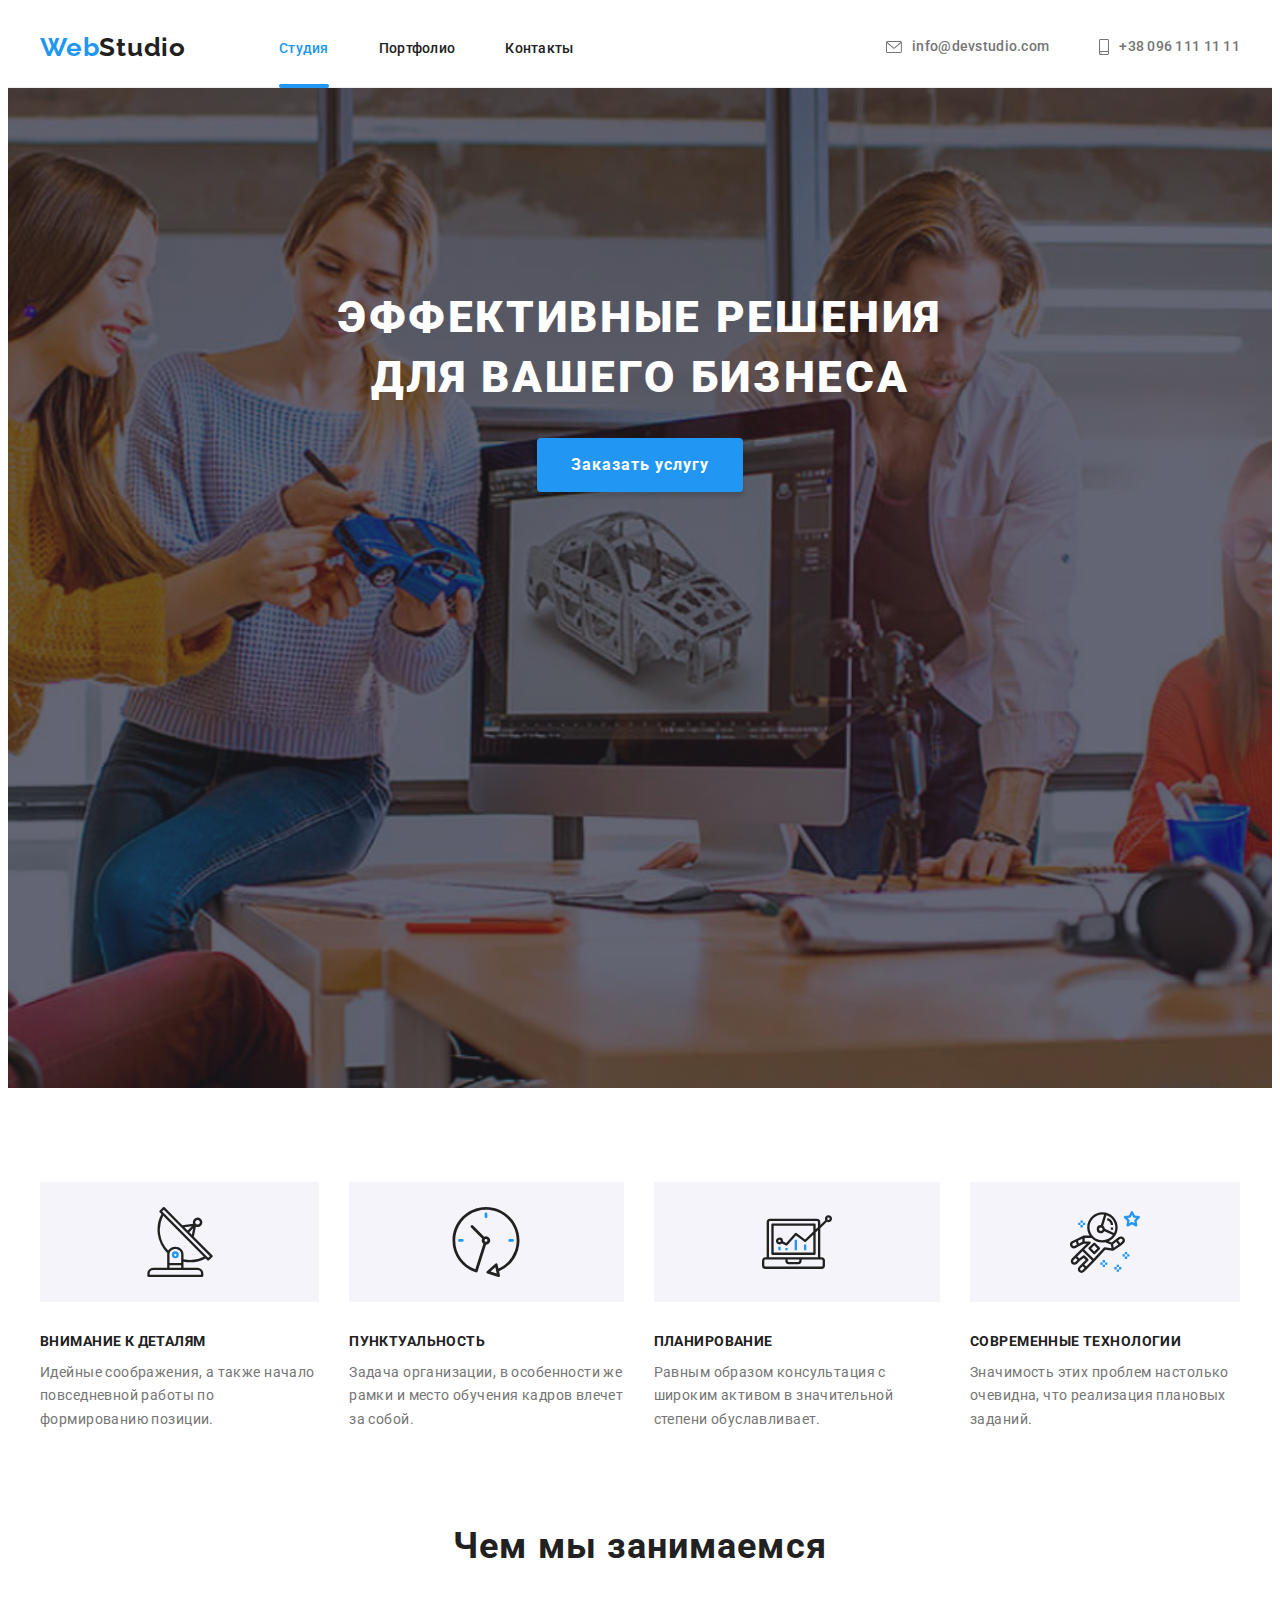
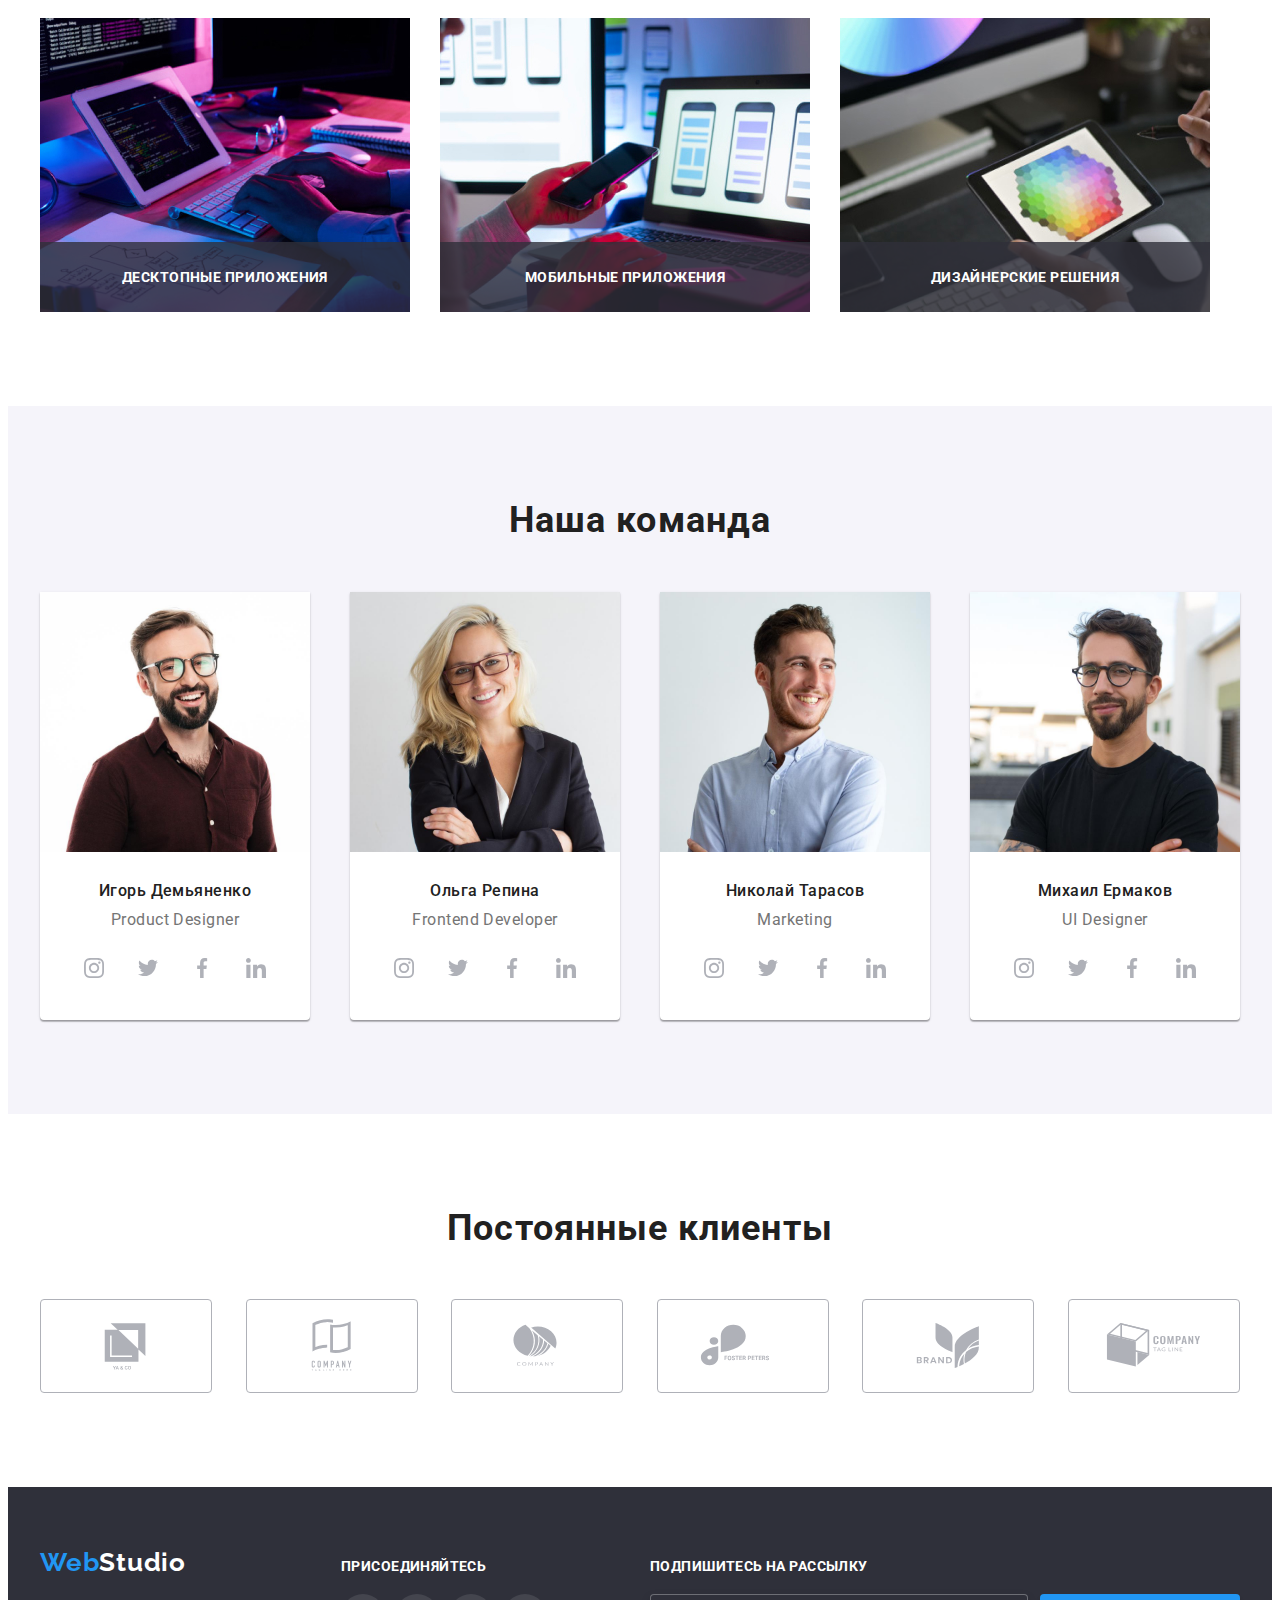
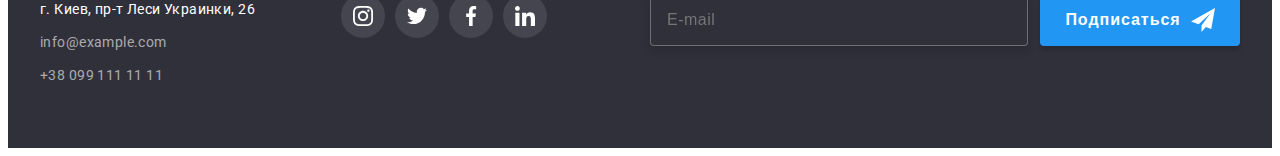
==== index.html @ e8ae5534 "add bem about" ====
<!DOCTYPE html>
<html lang="en">
  <head>
    <meta charset="UTF-8" />
    <meta http-equiv="X-UA-Compatible" content="IE=edge" />
    <meta name="viewport" content="width=device-width, initial-scale=1.0" />
    <title>Студія</title>
    <link rel="preconnect" href="https://fonts.googleapis.com" />
    <link rel="preconnect" href="https://fonts.gstatic.com" crossorigin />
    <link
      href="https://fonts.googleapis.com/css2?family=Raleway:wght@700&family=Roboto:wght@400;500;700;900&display=swap"
      rel="stylesheet"
    />
    <link
      rel="stylesheet"
      href="https://cdnjs.cloudflare.com/ajax/libs/modern-normalize/1.1.0/modern-normalize.min.css"
      integrity="sha512-wpPYUAdjBVSE4KJnH1VR1HeZfpl1ub8YT/NKx4PuQ5NmX2tKuGu6U/JRp5y+Y8XG2tV+wKQpNHVUX03MfMFn9Q=="
      crossorigin="anonymous"
      referrerpolicy="no-referrer"
    />
    <link rel="stylesheet" href="./css/styles.css" />
  </head>
  <body>
    <!--Шапка-->
    <header class="header">
      <!--nav-->
      <div class="header__content container">
        <nav class="nav">
          <a href="./index.html" class="logo nav__logo link"><span class="nav__logo--end">Web</span>Studio</a>
          <ul class="nav-list list">
            <li class="nav-list__item">
              <a href="./index.html" class="nav-list__link link current">Студия</a>
            </li>
            <li class="nav-list__item">
              <a href="./portfolio.html" class="nav-list__link link">Портфолио</a>
            </li>
            <li class="nav-list__item"><a href="" class="nav-list__link link">Контакты</a></li>
          </ul>
        </nav>
        <ul class="contacts-list list">
          <li class="contacts-list__item contacts-list__item--mail item">
            <a href="mailto:info@devstudio.com" class="contacts-list__link link"
              ><svg class="contacts-list__icon--mail" width="16" height="12">
                <use href="./images/icons.svg#icon-mail"></use></svg
              >info@devstudio.com</a
            >
          </li>
          <li class="contacts-list__item contacts-list__item--tel item">
            <a href="tel:+380961111111" class="contacts-list__link link"
              ><svg class="contacts-list__icon--tel" width="10" height="16">
                <use href="./images/icons.svg#icon-tel"></use></svg
              >+38 096 111 11 11</a
            >
          </li>
        </ul>
      </div>
    </header>
    <!--Мейн-->
    <main>
      <section class="hero">
        <div class="container">
          <h1 class="hero__title">Эффективные решения для вашего бизнеса</h1>
          <button type="button" class="button hero__button" data-modal-open>Заказать услугу</button>
        </div>
      </section>
      <!--feauters-->
      <section class="section section--feauters">
        <div class="container">
          <h2>Наші переваги</h2>
          <ul class="feauters-list list">
            <li class="feauters-list__item feauters-list__item--antena">
              <h3 class="feauters-list__title">Внимание к деталям</h3>
              <p class="feauters-list__text">
                Идейные соображения, а также начало повседневной работы по формированию позиции.
              </p>
            </li>
            <li class="feauters-list__item feauters-list__item--clock">
              <h3 class="feauters-list__title">Пунктуальность</h3>
              <p class="feauters-list__text">
                Задача организации, в особенности же рамки и место обучения кадров влечет за собой.
              </p>
            </li>
            <li class="feauters-list__item feauters-list__item--diagram">
              <h3 class="feauters-list__title">Планирование</h3>
              <p class="feauters-list__text">
                Равным образом консультация с широким активом в значительной степени обуславливает.
              </p>
            </li>
            <li class="feauters-list__item feauters-list__item--astronaut">
              <h3 class="feauters-list__title">Современные технологии</h3>
              <p class="feauters-list__text">
                Значимость этих проблем настолько очевидна, что реализация плановых заданий.
              </p>
            </li>
          </ul>
        </div>
      </section>
      <!--about-->
      <section class="section section--about">
        <div class="container">
          <h2 class="about-title">Чем мы занимаемся</h2>
          <ul class="about-list list">
            <li class="about-list__item item">
              <img src="./images/programming.jpg" alt="programming" class="about-list__img" width="370" />
              <p class="about-list__text">Десктопные приложения</p>
            </li>
            <li class="about-list__item item">
              <img src="./images/connection.jpg" alt="connection" class="about-list__img" width="370" />
              <p class="about-list__text">Мобильные приложения</p>
            </li>
            <li class="about-list__item item">
              <img src="./images/design.jpg" alt="design" class="about-list__img" width="370" />
              <p class="about-list__text">Дизайнерские решения</p>
            </li>
          </ul>
        </div>
      </section>
      <!--team-->
      <section class="section team">
        <div class="container">
          <h2 class="team-title">Наша команда</h2>
          <ul class="team-list list">
            <li class="item">
              <img
                src="./images/product-d1.jpg"
                alt="product-designer"
                class="team-img"
                width="270"
              />
              <div class="team-text">
                <h3 class="team-name">Игорь Демьяненко</h3>
                <p class="team-proffession">Product Designer</p>
                <ul class="soc-list">
                  <li class="soc-item list">
                    <a href="" class="soc-link link">
                      <svg class="soc-icon">
                        <use href="./images/icons.svg#icon-instagram"></use>
                      </svg>
                    </a>
                  </li>
                  <li class="soc-item list">
                    <a href="" class="soc-link link">
                      <svg class="soc-icon">
                        <use href="./images/icons.svg#icon-twitter"></use>
                      </svg>
                    </a>
                  </li>
                  <li class="soc-item list">
                    <a href="" class="soc-link link">
                      <svg class="soc-icon">
                        <use href="./images/icons.svg#icon-facebook"></use>
                      </svg>
                    </a>
                  </li>
                  <li class="soc-item list">
                    <a href="" class="soc-link link">
                      <svg class="soc-icon">
                        <use href="./images/icons.svg#icon-linkedin"></use>
                      </svg>
                    </a>
                  </li>
                </ul>
              </div>
            </li>
            <li class="item">
              <img
                src="./images/developer1.jpg"
                alt="frontend-developer"
                class="team-img"
                width="270"
              />
              <div class="team-text">
                <h3 class="team-name">Ольга Репина</h3>
                <p class="team-proffession">Frontend Developer</p>
                <ul class="soc-list">
                  <li class="soc-item list">
                    <a href="" class="soc-link link">
                      <svg class="soc-icon">
                        <use href="./images/icons.svg#icon-instagram"></use>
                      </svg>
                    </a>
                  </li>
                  <li class="soc-item list">
                    <a href="" class="soc-link link">
                      <svg class="soc-icon">
                        <use href="./images/icons.svg#icon-twitter"></use>
                      </svg>
                    </a>
                  </li>
                  <li class="soc-item list">
                    <a href="" class="soc-link link">
                      <svg class="soc-icon">
                        <use href="./images/icons.svg#icon-facebook"></use>
                      </svg>
                    </a>
                  </li>
                  <li class="soc-item list">
                    <a href="" class="soc-link link">
                      <svg class="soc-icon">
                        <use href="./images/icons.svg#icon-linkedin"></use>
                      </svg>
                    </a>
                  </li>
                </ul>
              </div>
            </li>
            <li class="item">
              <img src="./images/marketing1.jpg" alt="marketing" class="team-img" width="270" />
              <div class="team-text">
                <h3 class="team-name">Николай Тарасов</h3>
                <p class="team-proffession">Marketing</p>
                <ul class="soc-list">
                  <li class="soc-item list">
                    <a href="" class="soc-link link">
                      <svg class="soc-icon">
                        <use href="./images/icons.svg#icon-instagram"></use>
                      </svg>
                    </a>
                  </li>
                  <li class="soc-item list">
                    <a href="" class="soc-link link">
                      <svg class="soc-icon">
                        <use href="./images/icons.svg#icon-twitter"></use>
                      </svg>
                    </a>
                  </li>
                  <li class="soc-item list">
                    <a href="" class="soc-link link">
                      <svg class="soc-icon">
                        <use href="./images/icons.svg#icon-facebook"></use>
                      </svg>
                    </a>
                  </li>
                  <li class="soc-item list">
                    <a href="" class="soc-link link">
                      <svg class="soc-icon">
                        <use href="./images/icons.svg#icon-linkedin"></use>
                      </svg>
                    </a>
                  </li>
                </ul>
              </div>
            </li>
            <li class="item">
              <img src="./images/ui-d1.jpg" alt="ui-designer" class="team-img" width="270" />
              <div class="team-text">
                <h3 class="team-name">Михаил Ермаков</h3>
                <p class="team-proffession">UI Designer</p>
                <ul class="soc-list">
                  <li class="soc-item list">
                    <a href="" class="soc-link link">
                      <svg class="soc-icon">
                        <use href="./images/icons.svg#icon-instagram"></use>
                      </svg>
                    </a>
                  </li>
                  <li class="soc-item list">
                    <a href="" class="soc-link link">
                      <svg class="soc-icon">
                        <use href="./images/icons.svg#icon-twitter"></use>
                      </svg>
                    </a>
                  </li>
                  <li class="soc-item list">
                    <a href="" class="soc-link link">
                      <svg class="soc-icon">
                        <use href="./images/icons.svg#icon-facebook"></use>
                      </svg>
                    </a>
                  </li>
                  <li class="soc-item list">
                    <a href="" class="soc-link link">
                      <svg class="soc-icon">
                        <use href="./images/icons.svg#icon-linkedin"></use>
                      </svg>
                    </a>
                  </li>
                </ul>
              </div>
            </li>
          </ul>
        </div>
      </section>
      <!--Clients-->
      <section class="section clients">
        <div class="container">
          <h2 class="clients-title">Постоянные клиенты</h2>
          <ul class="clients-list">
            <li class="clients-item list">
              <a href="" class="clients-link link"
                ><svg class="clients-svg" width="106" height="60">
                  <use href="./images/icons.svg#icon-client1"></use></svg
              ></a>
            </li>
            <li class="clients-item list">
              <a href="" class="clients-link link"
                ><svg class="clients-svg" width="106" height="60">
                  <use href="./images/icons.svg#icon-client2"></use></svg
              ></a>
            </li>
            <li class="clients-item list">
              <a href="" class="clients-link link"
                ><svg class="clients-svg" width="106" height="60">
                  <use href="./images/icons.svg#icon-client3"></use></svg
              ></a>
            </li>
            <li class="clients-item list">
              <a href="" class="clients-link link"
                ><svg class="clients-svg" width="106" height="60">
                  <use href="./images/icons.svg#icon-client4"></use></svg
              ></a>
            </li>
            <li class="clients-item list">
              <a href="" class="clients-link link"
                ><svg class="clients-svg" width="106" height="60">
                  <use href="./images/icons.svg#icon-client5"></use></svg
              ></a>
            </li>
            <li class="clients-item list">
              <a href="" class="clients-link link"
                ><svg class="clients-svg" width="106" height="60">
                  <use href="./images/icons.svg#icon-client6"></use></svg
              ></a>
            </li>
          </ul>
        </div>
      </section>
    </main>
    <!--Футер-->
    <footer class="footer">
      <div class="footer-div container">
        <div class="footer-left-text">
          <a href="./index.html" class="footer-logo link"
            ><span class="footer-logo-web">Web</span>Studio</a
          >
          <address>
            <ul class="list">
              <li>
                <a
                  href="https://goo.gl/maps/DYDjYZ2KMcjr4Sc5A"
                  target="_blank"
                  rel="nofollow noferrer noopener"
                  class="footer-map link"
                  >г. Киев, пр-т Леси Украинки, 26</a
                >
              </li>
              <li>
                <a href="mailto:info@example.com" class="footer-contacts link footer-mail"
                  >info@example.com</a
                >
              </li>
              <li>
                <a href="tel:+380991111111" class="footer-contacts link">+38 099 111 11 11</a>
              </li>
            </ul>
          </address>
        </div>
        <div class="footer-soc">
          <p class="footer-title">присоединяйтесь</p>
          <ul class="footer-soc-list">
            <li class="footer-soc-item list">
              <a href="" class="footer-soc-link link">
                <svg class="footer-soc-icon" width="20" height="20">
                  <use href="./images/icons.svg#icon-instagram"></use>
                </svg>
              </a>
            </li>
            <li class="footer-soc-item list">
              <a href="" class="footer-soc-link link">
                <svg class="footer-soc-icon" width="20" height="20">
                  <use href="./images/icons.svg#icon-twitter"></use>
                </svg>
              </a>
            </li>
            <li class="footer-soc-item list">
              <a href="" class="footer-soc-link link">
                <svg class="footer-soc-icon" width="20" height="20">
                  <use href="./images/icons.svg#icon-facebook"></use>
                </svg>
              </a>
            </li>
            <li class="footer-soc-item list">
              <a href="" class="footer-soc-link link">
                <svg class="footer-soc-icon" width="20" height="20">
                  <use href="./images/icons.svg#icon-linkedin"></use>
                </svg>
              </a>
            </li>
          </ul>
        </div>
        <div class="footer-sign">
          <p class="title-sign">Подпишитесь на рассылку</p>
          <form class="footer-form">
            <input type="text" class="footer-input" placeholder="E-mail" name="submit" />
            <button type="submit" class="button-sign">
              Подписаться
              <svg class="submit-icon" width="24" height="24">
                <use href="./images/icons.svg#icon-icon-send"></use>
              </svg>
            </button>
          </form>
        </div>
      </div>
    </footer>
    <!--    backdrop    -->
    <div class="backdrop is-hidden" data-modal>
      <div class="modal">
        <button type="button" class="modal-close-btn" data-modal-close>
          <svg class="modal-close-icon" width="18" height="18">
            <use href="./images/symbol-defs.svg#icon-btn-close"></use>
          </svg>
        </button>
        <p class="modal-title">Оставьте свои данные, мы вам перезвоним</p>
        <form class="modal-form">
          <label for="name" class="modal-label">Имя</label>
          <div class="modal-input-div">
            <input type="text" class="modal-input" id="name" />
            <span>
              <svg class="modal-form-icon" width="18" height="18">
                <use href="./images/icons.svg#icon-name"></use>
              </svg>
            </span>
          </div>
          <label for="tel" class="modal-label">Телефон</label>
          <div class="modal-input-div">
            <input type="tel" class="modal-input" id="tel" />
            <span>
              <svg class="modal-form-icon" width="18" height="18">
                <use href="./images/icons.svg#icon-tel-form"></use>
              </svg>
            </span>
          </div>
          <label for="email" class="modal-label">Почта</label>
          <div class="modal-input-div">
            <input type="email" class="modal-input" id="email" />
            <span>
              <svg class="modal-form-icon" width="18" height="18">
                <use href="./images/icons.svg#icon-email-form"></use>
              </svg>
            </span>
          </div>
          <div class="modal-input-div">
            <label for="feedback" class="modal-label">Комментарий </label>
            <textarea
              class="modal-area"
              name="feedback"
              id="feedback"
              placeholder="Введите текст"
              cols="30"
              rows="5"
            ></textarea>
          </div>
          <div class="checkbox">
            <input class="checkbox-input" type="checkbox" id="checkbox" />
            <span class="checkbox-icon"></span>
            <label for="checkbox" class="checkbox-label"
              >Соглашаюсь с рассылкой и принимаю
              <span><a href="" class="checkbox-conditions">Условия договора</a></span></label
            >
          </div>
          <button type="submit" class="btn-submit">Отправить</button>
        </form>
      </div>
    </div>
    <script src="./js/modal.js"></script>
  </body>
</html>
---- css/styles.css ----
:root {
  --first-color: #212121;
  --second-color: #757575;

  --first-background-color: #e5e5e5;
  --second-background-color: #f5f4fa;
  --third-background-color: #ffffff;
  --fourth-background-color: #2f303a;
  --accent-color: #2196f3;
  --second-accent: rgba(255, 255, 255, 0.6);
}

p,
h1,
h2,
h3,
h4,
h5,
h6 {
  margin: 0;
}

ul,
ol {
  margin: 0;
  padding-left: 0;
}

body {
  font-family: 'Roboto', sans-serif;
  color: var(--first-color);
  background-color: var(--third-background-color);
}

/*колір основного тексту #212121 */
/*другий колір колір тексту #757575 */
/*білий #FFFFFF */
/*акцент #2196F3 */
/*третій колір #2196F3 */
/*колір з прозорістю rgba(255, 255, 255, 0.6) */
/* колір основного фону #E5E5E5 */
/* колір другого фону #F5F4FA */
/* колір третього фону #2F303A */

.container {
  width: 1200px;
  margin: 0 auto;
  padding-left: 15px;
  padding-right: 15px;
}

img {
  display: block;
  min-width: 100%;
  height: auto;
}

/* header */

.header {
  padding-top: 24px;
  padding-bottom: 24px;
  border-bottom-width: 1px;
  border-bottom-style: solid;
  border-bottom-color: #ececec;
}



.nav {
  display: flex;
  align-items: center;
}

.logo {
  font-family: 'Raleway', sans-serif;
  font-weight: 700;
  font-size: 26px;
  line-height: 1.19;
  letter-spacing: 0.03em;
  color: var(--first-color);
}

.nav__logo--end {
  color: var(--accent-color);
}

.list {
  list-style: none;
}

.link {
  text-decoration: none;
}

/* nav */

.header__content {
  display: flex;
  align-items: center;
}

.nav-list {
  display: flex;
  margin-left: 93px;

  color: var(--first-color);
}

.nav-list__item:not(:last-child) {
  margin-right: 50px;
}

.nav-list__link {
  padding-top: 32px;
  padding-bottom: 32px;
  color: var(--first-color);
  transition-property: color;
  transition-duration: 250ms;
  transition-timing-function: cubic-bezier(0.4, 0, 0.2, 1);
}

.nav-list__link,
.contacts-list {
  font-weight: 500;
  font-size: 14px;
  line-height: 1.14;
  letter-spacing: 0.02em;
}

.nav-list__item {
  position: relative;
}

.nav-list__link.current::after {
  content: '';
  height: 4px;
  width: 100%;
  background-color: var(--accent-color);
  border-radius: 2px;
  position: absolute;
  bottom: -31px;
  left: 0;
}

.current {
  color: var(--accent-color);
}

.nav-list__link:hover,
.nav-list__link:focus,
.nav-list__link:active {
  color: var(--accent-color);
}


.contacts-list {
  display: flex;
  margin-left: auto;
}

.contacts-list__item:not(:last-child) {
  margin-right: 50px;
}

.contacts-list__link {
  color: var(--second-color);
  transition-property: color;
  transition-duration: 250ms;
  transition-timing-function: cubic-bezier(0.4, 0, 0.2, 1);
}

.contacts-list__link:hover,
.contacts-list__link:focus,
.contacts-list__link:active {
  color: var(--accent-color);
}

.contacts-list__icon--mail {
  fill: var(--second-color);
  margin-right: 10px;
  transition-property: fill;
  transition-duration: 250ms;
  transition-timing-function: cubic-bezier(0.4, 0, 0.2, 1);
}

.contacts-list__link:hover .contacts-list__icon--mail,
.contacts-list__link:focus .contacts-list__icon--mail {
  fill: var(--accent-color);
}

.contacts-list__link:hover .contacts-list__icon--tel,
.contacts-list__link:focus .contacts-list__icon--tel {
  fill: var(--accent-color);
}

.contacts-list__icon--tel {
  fill: var(--second-color);
  margin-right: 10px;
  transition-property: fill;
  transition-duration: 250ms;
  transition-timing-function: cubic-bezier(0.4, 0, 0.2, 1);
}

.contacts-list .contacts-list__link {
  display: flex;
  align-items: center;
  justify-content: center;
}

/* hero */

.hero {
  background-color: var(--fourth-background-color);
  padding-top: 200px;
  padding-bottom: 200px;
  background-image: linear-gradient(rgba(47, 48, 58, 0.4), rgba(47, 48, 58, 0.4)),
    url(../images/hero-bg.jpg);
  height: 600px;
  max-width: 1600px;
  background-repeat: no-repeat;
  background-position: center;
  background-size: cover;
  margin-right: auto;
  margin-left: auto;
}

.hero__title {
  font-weight: 900;
  font-size: 44px;
  line-height: 1.36;
  text-align: center;
  letter-spacing: 0.06em;
  text-transform: uppercase;
  color: var(--third-background-color);
  margin-bottom: 30px;
  margin-left: auto;
  margin-right: auto;
  max-width: 696px;
}

.hero__button {
  font-family: inherit;
  font-weight: 700;
  font-size: 16px;
  line-height: 1.88;
  display: flex;
  align-items: center;
  text-align: center;
  letter-spacing: 0.06em;
  color: var(--third-background-color);
  background-color: var(--accent-color);
  cursor: pointer;
  margin: 0 auto;
  display: block;
  border-radius: 4px;
  border-color: transparent;
  padding: 10px 32px;
  box-shadow: 0px 4px 4px rgba(0, 0, 0, 0.15);
}

/* ---section ---*/

.section {
  padding-top: 94px;
  padding-bottom: 94px;
}

/* feauters */

.section--feauters h2 {
  display: none;
}

.feauters-list {
  display: flex;
}

.feauters-list__item:not(:last-child) {
  margin-right: 30px;
}

.feauters-list__item {
  min-width: 270px;
}

.feauters-list__item::before {
  content: '';
  height: 120px;
  background-position: center;
  background-repeat: no-repeat;
  display: block;
  background-color: var(--second-background-color);
  margin-bottom: 30px;
}

.feauters-list__item--antena::before {
  background-image: url(../images/antena.svg);
}

.feauters-list__item--clock::before {
  background-image: url(../images/clock.svg);
}

.feauters-list__item--diagram::before {
  background-image: url(../images/diagram.svg);
}

.feauters-list__item--astronaut::before {
  background-image: url(../images/astronaut.svg);
}

.feauters-list__title {
  font-weight: 700;
  font-size: 14px;
  line-height: 1.33;
  letter-spacing: 0.03em;
  text-transform: uppercase;
  color: var(--first-color);
  margin-bottom: 10px;
}

.feauters-list__text {
  font-size: 14px;
  line-height: 1.71;
  letter-spacing: 0.03em;
  color: var(--second-color);
}

/* about */

.section--about {
  padding-top: 0;
}

.about-title {
  color: var(--first-color);
  margin-bottom: 50px;
  margin-right: auto;
  margin-left: auto;
}

.about-list {
  display: flex;
}

.about-list__item:not(:last-child) {
  margin-right: 30px;
}

.about-list__item {
  position: relative;
}

.about-list__img {
  display: block;
}

.about-list__text {
  height: 70px;
  width: 100%;
  position: absolute;
  bottom: 0;
  display: flex;
  align-items: center;
  justify-content: center;
  font-weight: 700;
  font-size: 14px;
  line-height: 16px;
  text-align: center;
  letter-spacing: 0.03em;
  text-transform: uppercase;
  color: var(--third-background-color);
  background-color: rgba(47, 48, 58, 0.8);
}

.about-title,
.team-title,
.clients-title {
  font-weight: 700;
  font-size: 36px;
  line-height: 1.16;
  text-align: center;
  letter-spacing: 0.03em;
}

/* team */

.team {
  background-color: var(--second-background-color);
}

.team-title {
  margin-right: auto;
  margin-left: auto;

  color: var(--first-color);

  margin-bottom: 50px;
}

.team-list {
  display: flex;
  justify-content: space-between;
}

.team-list .item {
  box-shadow: 0px 1px 3px rgba(0, 0, 0, 0.12), 0px 1px 1px rgba(0, 0, 0, 0.14),
    0px 2px 1px rgba(0, 0, 0, 0.2);
  border-radius: 0px 0px 4px 4px;
  background-color: var(--third-background-color);
}

.team-img {
  display: block;
}

.team-text {
  padding-top: 30px;
  padding-bottom: 30px;
}

.team-name {
  font-weight: 500;
  font-size: 16px;
  line-height: 1.18;
  text-align: center;
  letter-spacing: 0.03em;
  color: var(--first-color);
  margin-bottom: 10px;
}

.team-proffession {
  font-size: 16px;
  line-height: 1.18;
  text-align: center;
  letter-spacing: 0.03em;
  color: var(--second-color);
  margin-bottom: 16px;
}

.soc-list {
  display: flex;
  justify-content: center;
}
.soc-item {
  width: 44px;
  height: 44px;
  margin-right: 10px;
}

.soc-item:last-child {
  margin-right: 0;
}

.soc-link {
  width: 100%;
  height: 100%;

  border-radius: 50%;
  display: flex;
  align-items: center;
  justify-content: center;
  transition-property: background-color;
  transition-duration: 250ms;
  transition-timing-function: cubic-bezier(0.4, 0, 0.2, 1);
}

.soc-link:hover,
.soc-link:focus {
  background-color: var(--accent-color);
}

.soc-icon {
  width: 20px;
  height: 20px;
  fill: #afb1b8;
  transition-property: fill;
  transition-duration: 250ms;
  transition-timing-function: cubic-bezier(0.4, 0, 0.2, 1);
}

.soc-link:hover .soc-icon,
.soc-link:focus .soc-icon {
  fill: var(--third-background-color);
}

/*    Clients    */

.clients {
  color: var(--first-color);
}

.clients-title {
  margin-bottom: 50px;
}

.clients-list {
  display: flex;
  align-items: center;
  justify-content: space-between;
}

.clients-link {
  width: 170px;
  height: 92px;
  display: flex;
  align-items: center;
  justify-content: center;
  color: #afb1b8;
  border: 1px solid #afb1b8;
  border-radius: 4px;
  transition-property: color, border-color;
  transition-duration: 250ms;
  transition-timing-function: cubic-bezier(0.4, 0, 0.2, 1);
}

.clients-svg {
  fill: currentColor;
}

.clients-link:hover,
.clients-link:focus {
  color: var(--accent-color);
  border-color: var(--accent-color);
}

/* footer */

.footer {
  background-color: var(--fourth-background-color);
  padding-top: 60px;
  padding-bottom: 60px;
}

.footer-div {
  display: flex;
  align-items: baseline;
}

.footer-left-text {
  margin-right: 70px;
  min-width: 231px;
}

.footer-logo {
  font-family: 'Raleway', sans-serif;
  font-weight: 700;
  font-size: 26px;
  line-height: 1.19;
  letter-spacing: 0.03em;
  color: var(--third-background-color);
  margin-bottom: 20px;
  display: inline-block;
}

.footer-logo-web {
  color: var(--accent-color);
}

.footer-map {
  font-style: normal;
  font-weight: 400;
  font-size: 14px;
  line-height: 1.71;
  letter-spacing: 0.03em;
  color: var(--third-background-color);
  margin-bottom: 9px;
  display: inline-block;
}

.footer-contacts {
  font-style: normal;
  font-weight: 400;
  font-size: 14px;
  line-height: 1.71;
  letter-spacing: 0.03em;
  color: var(--second-accent);
  display: inline-block;
  transition-property: color;
  transition-duration: 250ms;
  transition-timing-function: cubic-bezier(0.4, 0, 0.2, 1);
}

.footer-mail {
  margin-bottom: 9px;
}

.footer-contacts:hover,
.footer-contacts:focus,
.footer-contacts:active {
  color: var(--accent-color);
}

.footer-title {
  margin-bottom: 20px;
  font-weight: 700;
  font-size: 14px;
  line-height: 16px;
  letter-spacing: 0.03em;
  text-transform: uppercase;

  color: #ffffff;
}

.footer-soc-list {
  display: flex;
  justify-content: center;
}

.footer-soc-item {
  width: 44px;
  height: 44px;
  text-align: center;
  justify-content: center;
  margin-right: 10px;
}

.footer-soc-item:last-child {
  margin-right: 0;
}

.footer-soc-link {
  width: 100%;
  height: 100%;
  display: flex;
  background-color: rgba(255, 255, 255, 0.1);
  align-items: center;
  justify-content: center;
  border-radius: 50%;
  color: var(--third-background-color);
  transition-property: background-color;
  transition-duration: 250ms;
  transition-timing-function: cubic-bezier(0.4, 0, 0.2, 1);
}

.footer-soc-icon {
  fill: currentColor;
}

.footer-soc-link:hover,
.footer-soc-link:focus {
  background-color: var(--accent-color);
}

.footer-sign {
  margin-left: auto;
}

.title-sign {
  font-weight: 700;
  font-size: 14px;
  line-height: 16px;
  letter-spacing: 0.03em;
  text-transform: uppercase;
  color: var(--third-background-color);
  margin-bottom: 20px;
}

.footer-form {
  display: flex;
}

.footer-input {
  font-weight: 400;
  font-size: 16px;
  line-height: 1.25;
  letter-spacing: 0.03em;
  color: rgba(255, 255, 255, 0.6);
  width: 358px;
  border: 1px solid rgba(255, 255, 255, 0.3);
  filter: drop-shadow(0px 4px 4px rgba(0, 0, 0, 0.15));
  border-radius: 4px;
  background-color: var(--fourth-background-color);
  margin-right: 12px;
  padding-left: 16px;
  padding-top: 15px;
  padding-bottom: 15px;
}

.button-sign {
  display: flex;
  align-items: center;
  justify-content: center;
  width: 200px;
  font-weight: 700;
  font-size: 16px;
  line-height: 1.88;
  background-color: var(--accent-color);
  letter-spacing: 0.06em;

  color: var(--third-background-color);
  box-shadow: 0px 4px 4px rgba(0, 0, 0, 0.15);
  border-radius: 4px;
  border-color: transparent;
}

.submit-icon {
  margin-left: 10px;
  fill: var(--third-background-color);
}

/*        MODAL        */

.backdrop {
  height: 100vh;
  width: 100%;
  background-color: rgba(0, 0, 0, 0.2);
  position: fixed;
  top: 0;
  transition: opacity 300ms, visibility 300ms;
}

.modal {
  position: absolute;
  background-color: var(--third-background-color);
  width: 528px;
  /* min-height: 581px; */
  top: 50%;
  left: 50%;
  transform: translate(-50%, -50%) scale(1);
  transition: transform 300ms;
  box-shadow: 0px 1px 3px rgba(0, 0, 0, 0.12), 0px 1px 1px rgba(0, 0, 0, 0.14),
    0px 2px 1px rgba(0, 0, 0, 0.2);
  border-radius: 4px;
}

.backdrop.is-hidden .modal {
  transform: translate(-50%, -50%) scale(0);
}

.is-hidden {
  visibility: hidden;
  opacity: 0;
  pointer-events: none;
}

.modal-close-btn {
  width: 30px;
  height: 30px;
  display: flex;

  align-items: center;
  position: absolute;
  right: 8px;
  top: 8px;
  background-color: var(--third-background-color);
  border: 1px solid rgba(0, 0, 0, 0.1);
  border-radius: 50%;
  transition-property: fill;
  transition-duration: 250ms;
  transition-timing-function: cubic-bezier(0.4, 0, 0.2, 1);
}

.modal-close-btn:hover,
.modal-close-btn:focus {
  fill: var(--accent-color);
}

/*       MODAL FORM      */

.modal {
  padding: 40px;
}

.modal-title {
  display: flex;
  justify-content: center;
  font-weight: 700;
  font-size: 20px;
  line-height: 1.15;
  letter-spacing: 0.03em;
  color: var(--first-color);
  margin-bottom: 12px;
}

.modal-label {
  display: inline-block;
  font-weight: 400;
  font-size: 12px;
  line-height: 1.17;
  letter-spacing: 0.01em;
  color: var(--second-color);
  margin-bottom: 4px;
}

.modal-input-div {
  position: relative;
}

.modal-input {
  display: block;
  width: 100%;
  height: 40px;
  padding-left: 42px;
  margin-bottom: 10px;
  border: 1px solid rgba(33, 33, 33, 0.2);
  border-radius: 4px;
  outline: none;
}

.modal-form-icon {
  position: absolute;
  top: 11px;
  left: 12px;
}

.modal-input:focus-within {
  border-color: var(--accent-color);
}

.modal-input:focus-within + span {
  fill: var(--accent-color);
}

.modal-area {
  display: block;
  width: 100%;
  height: 100%;
  font-weight: 400;
  font-size: 14px;
  line-height: 1.17;
  letter-spacing: 0.01em;
  color: rgba(117, 117, 117, 0.5);
  margin-bottom: 20px;
  outline: none;
  border: 1px solid rgba(33, 33, 33, 0.2);
  border-radius: 4px;
  padding: 12px 16px;
  resize: none;
}

.modal-area:focus-within {
  border-color: var(--accent-color);
}

.checkbox {
  display: flex;
  align-items: center;
  justify-content: center;
  margin-top: 20px;
}

.checkbox-input {
  appearance: none;
}

.checkbox-icon {
  display: inline-block;
  width: 16px;
  height: 15px;
  margin-right: 7px;
  border: 2px solid var(--first-color);
  border-radius: 2px;
  background-color: var(--third-background-color);
}

.checkbox-input:checked + .checkbox-icon {
  background-color: #2196f3;
  border-color: #2196f3;
  background-image: url(../images/icon-check.svg);
  background-size: contain;
  background-repeat: no-repeat;
  background-position: center;
  background-origin: border-box;
}

.checkbox-label {
  font-weight: 400;
  font-size: 14px;
  line-height: 1.71;
  letter-spacing: 0.03em;
  color: var(--second-color);
}

.checkbox-conditions {
  color: #2196f3;
}

.btn-submit {
  display: block;
  font-weight: 700;
  font-size: 16px;
  line-height: 1.88;
  letter-spacing: 0.06em;
  color: #ffffff;
  background-color: var(--accent-color);
  box-shadow: 0px 4px 4px rgba(0, 0, 0, 0.15);
  border-radius: 4px;
  border-color: transparent;
  padding: 10px 55px;
  margin-top: 30px;
  margin-left: auto;
  margin-right: auto;
  transition-property: background-color;
  transition-duration: 250ms;
  transition-timing-function: cubic-bezier(0.4, 0, 0.2, 1);
}

.btn-submit:hover,
.btn-submit:focus {
  background-color: #188ce8;
}

/*      Portfolio      */

.portfolio h1 {
  display: none;
}

.filters {
  margin-bottom: 50px;
  display: flex;
  justify-content: center;
}

.filters .filters-item:not(:last-child) {
  margin-right: 8px;
}

.portfolio-btn {
  font-family: inherit;
  font-weight: 500;
  font-size: 16px;
  line-height: 1.62;
  text-align: center;
  letter-spacing: 0.03em;
  background-color: var(--second-background-color);
  color: var(--first-color);
  cursor: pointer;
  box-shadow: none;
  padding: 6px 22px;
  border-radius: 4px;
  border-color: transparent;
  transition-property: background-color, color, box-shadow;
  transition-duration: 250ms;
  transition-timing-function: cubic-bezier(0.4, 0, 0.2, 1);
}

.portfolio-btn:hover,
.portfolio-btn:focus {
  background-color: var(--accent-color);
  color: var(--third-background-color);
  box-shadow: 0px 3px 1px rgba(0, 0, 0, 0.1), 0px 1px 2px rgba(0, 0, 0, 0.08),
    0px 2px 2px rgba(0, 0, 0, 0.12);
}

.portfolio-card {
  padding: 20px 24px;
  border: 1px solid #eeeeee;
  border-top: none;
}

.portfolio-title {
  font-weight: 700;
  font-size: 18px;
  line-height: 2;
  letter-spacing: 0.06em;
  color: var(--first-color);
  margin-bottom: 4px;
}

.portfolio-text {
  font-weight: 400;
  font-size: 16px;
  line-height: 1.88;
  letter-spacing: 0.03em;
  color: var(--second-color);
}

.portfolio-list {
  display: flex;
  flex-wrap: wrap;
}

.portfolio-item {
  background-color: var(--third-background-color);
}

.portfolio-list .portfolio-item {
  width: calc((100% - 60px) / 3);
  margin-right: 30px;
  margin-bottom: 30px;
}

.portfolio-list .portfolio-item:nth-child(3n) {
  margin-right: 0;
}

.portfolio-list .portfolio-item:nth-last-child(-n + 3) {
  margin-bottom: 0;
}

.portfolio-link {
  display: block;
  box-shadow: none;
  transition-property: box-shadow;
  transition-duration: 250ms;
  transition-timing-function: cubic-bezier(0.4, 0, 0.2, 1);
}

.portfolio-link:hover,
.portfolio-link:focus {
  box-shadow: 0px 1px 1px rgba(0, 0, 0, 0.12), 0px 4px 4px rgba(0, 0, 0, 0.06),
    1px 4px 6px rgba(0, 0, 0, 0.16);
}

.portfolio-overlay {
  position: relative;
  overflow: hidden;
}

.portfolio-overlay-text {
  position: absolute;
  height: 100%;
  background-color: rgba(33, 150, 243, 0.9);
  font-weight: 400;
  font-size: 18px;
  line-height: 1.56;
  letter-spacing: 0.03em;
  color: #ffffff;
  padding: 63px 24px;

  top: 0;
  transform: translateY(100%);
  transition: transform 250ms;
}

.portfolio-item:hover .portfolio-overlay-text {
  transform: translateY(0);
}
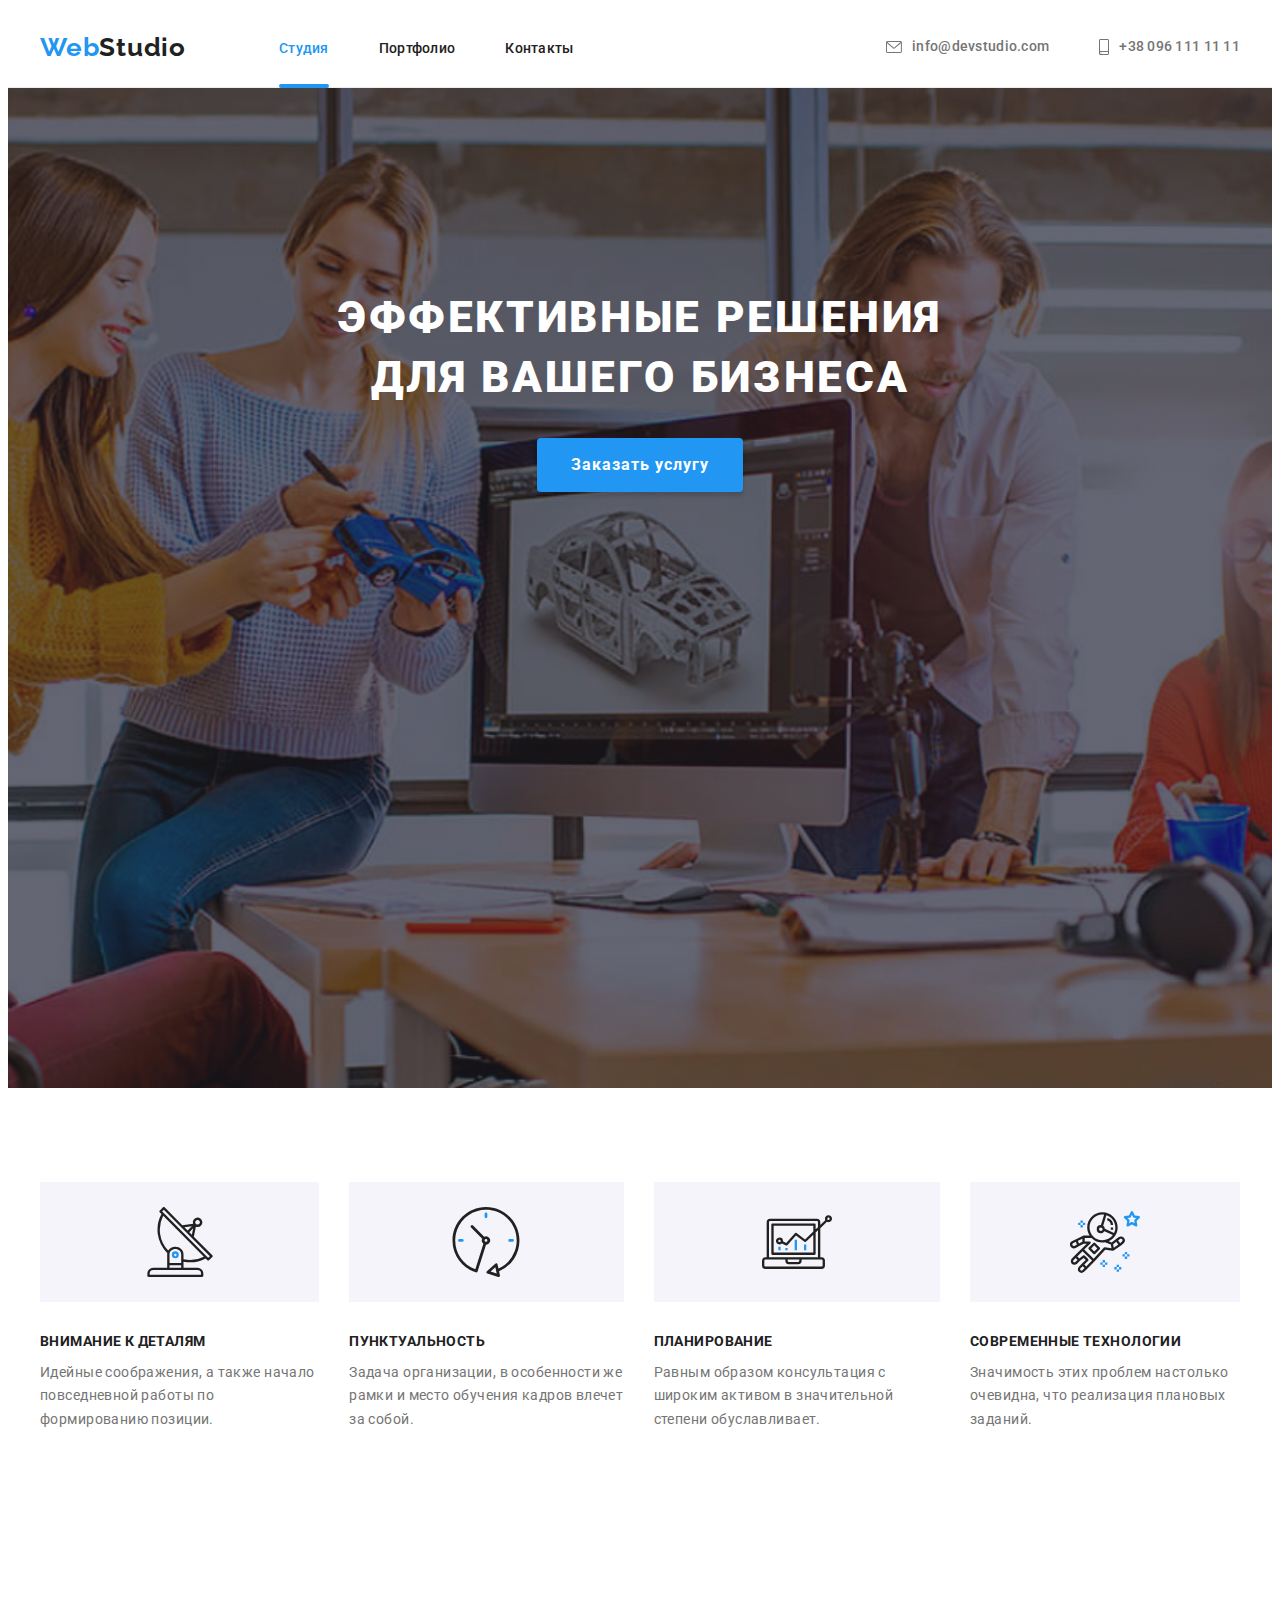
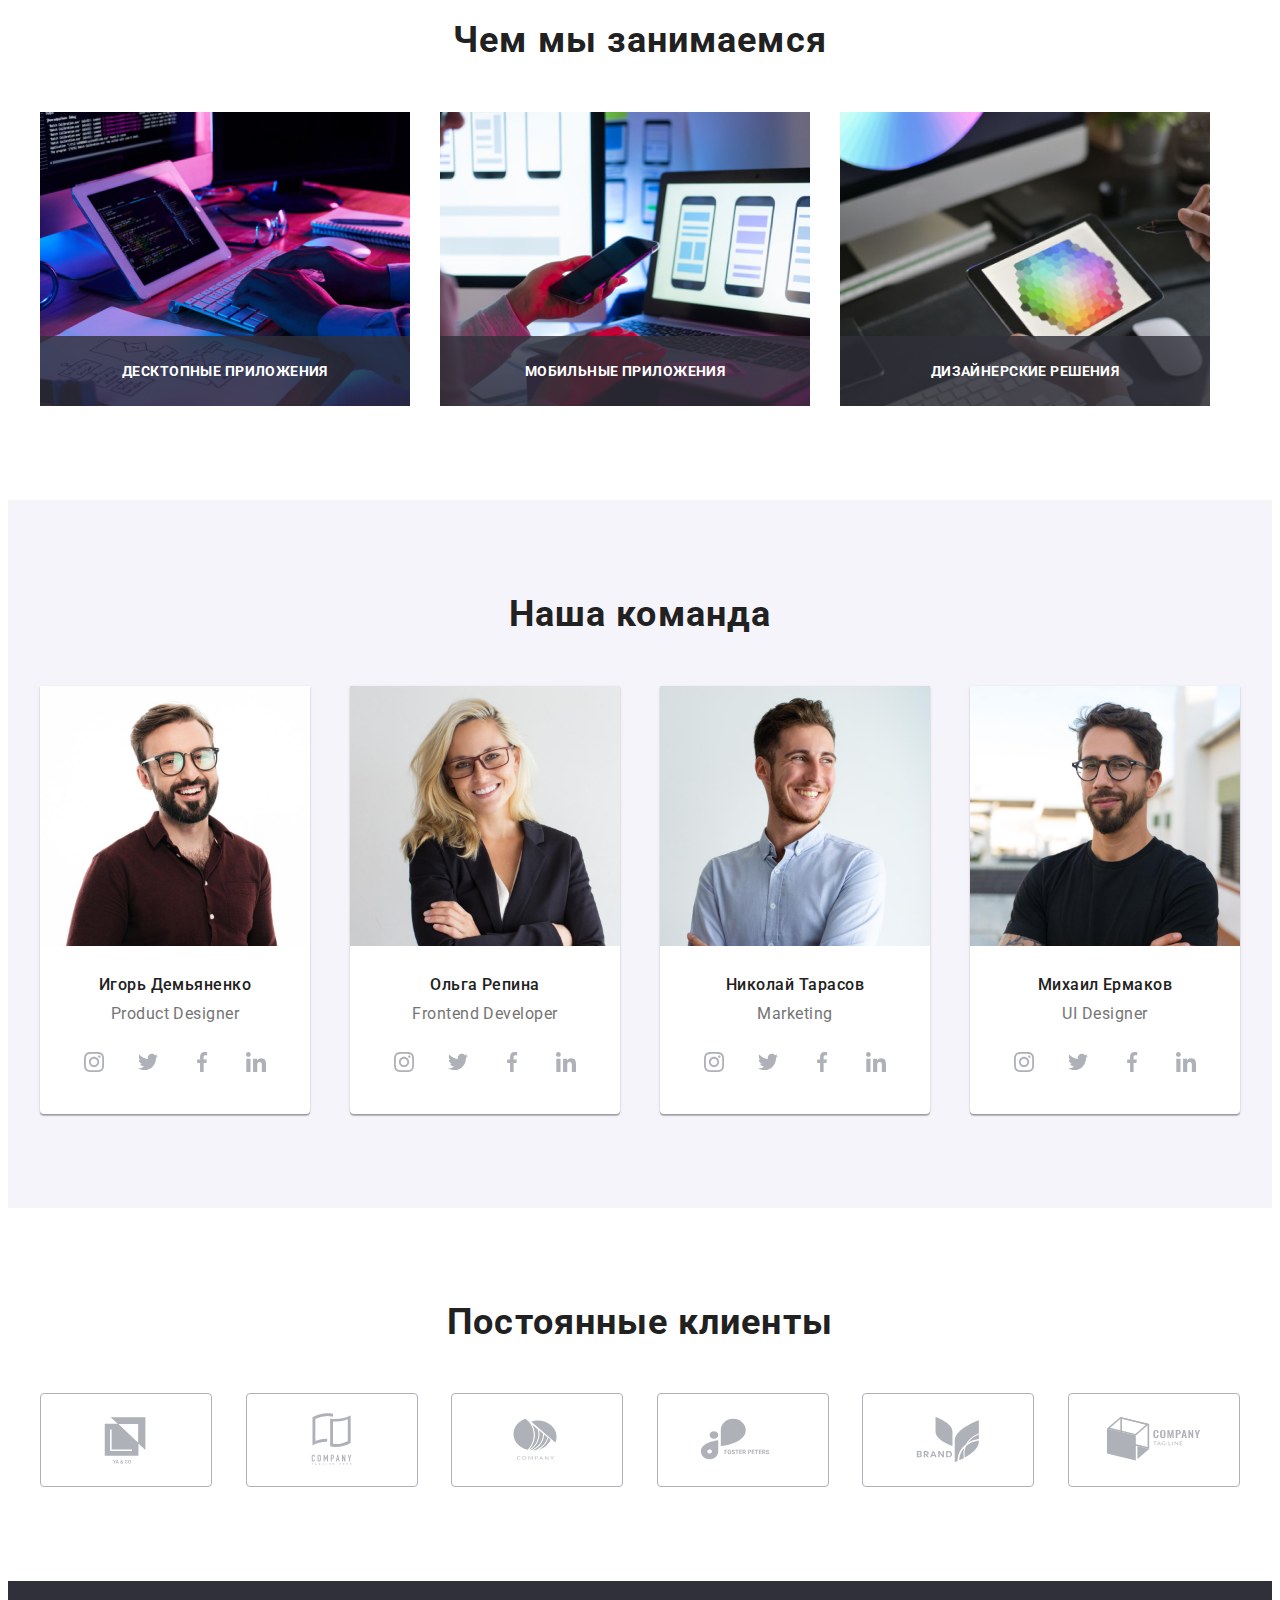
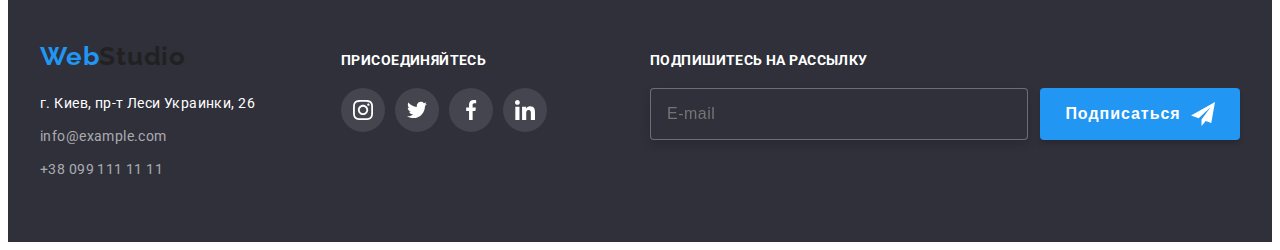
==== commit 3ebcd26d: "start sass" ====
--- a/index.html
+++ b/index.html
@@ -19,6 +19,7 @@
       referrerpolicy="no-referrer"
     />
     <link rel="stylesheet" href="./css/styles.css" />
+    <link rel="stylesheet" href="./css/main.min.css" />
   </head>
   <body>
     <!--Шапка-->
@@ -26,7 +27,9 @@
       <!--nav-->
       <div class="header__content container">
         <nav class="nav">
-          <a href="./index.html" class="logo nav__logo link"><span class="nav__logo--end">Web</span>Studio</a>
+          <a href="./index.html" class="logo nav__logo link"
+            ><span class="nav__logo--end">Web</span>Studio</a
+          >
           <ul class="nav-list list">
             <li class="nav-list__item">
               <a href="./index.html" class="nav-list__link link current">Студия</a>
@@ -96,16 +99,26 @@
         </div>
       </section>
       <!--about-->
-      <section class="section section--about">
+      <section class="section section-about">
         <div class="container">
-          <h2 class="about-title">Чем мы занимаемся</h2>
+          <h2 class="section-about__title">Чем мы занимаемся</h2>
           <ul class="about-list list">
             <li class="about-list__item item">
-              <img src="./images/programming.jpg" alt="programming" class="about-list__img" width="370" />
+              <img
+                src="./images/programming.jpg"
+                alt="programming"
+                class="about-list__img"
+                width="370"
+              />
               <p class="about-list__text">Десктопные приложения</p>
             </li>
             <li class="about-list__item item">
-              <img src="./images/connection.jpg" alt="connection" class="about-list__img" width="370" />
+              <img
+                src="./images/connection.jpg"
+                alt="connection"
+                class="about-list__img"
+                width="370"
+              />
               <p class="about-list__text">Мобильные приложения</p>
             </li>
             <li class="about-list__item item">
@@ -116,24 +129,24 @@
         </div>
       </section>
       <!--team-->
-      <section class="section team">
+      <section class="section section-team">
         <div class="container">
-          <h2 class="team-title">Наша команда</h2>
+          <h2 class="section-team__title">Наша команда</h2>
           <ul class="team-list list">
-            <li class="item">
+            <li class="team-list__item">
               <img
                 src="./images/product-d1.jpg"
                 alt="product-designer"
-                class="team-img"
+                class="team-list__img"
                 width="270"
               />
-              <div class="team-text">
-                <h3 class="team-name">Игорь Демьяненко</h3>
-                <p class="team-proffession">Product Designer</p>
-                <ul class="soc-list">
-                  <li class="soc-item list">
-                    <a href="" class="soc-link link">
-                      <svg class="soc-icon">
+              <div class="team-list__wrap">
+                <h3 class="team-list__name">Игорь Демьяненко</h3>
+                <p class="team-list__proffession">Product Designer</p>
+                <ul class="soc-list team-soc__list">
+                  <li class="soc-item team-soc__item list">
+                    <a href="" class="soc-link team-soc__link link">
+                      <svg class="soc-icon team-soc__icon">
                         <use href="./images/icons.svg#icon-instagram"></use>
                       </svg>
                     </a>
@@ -162,16 +175,16 @@
                 </ul>
               </div>
             </li>
-            <li class="item">
+            <li class="team-list__item item">
               <img
                 src="./images/developer1.jpg"
                 alt="frontend-developer"
-                class="team-img"
+                class="team-list__img"
                 width="270"
               />
-              <div class="team-text">
-                <h3 class="team-name">Ольга Репина</h3>
-                <p class="team-proffession">Frontend Developer</p>
+              <div class="team-list__wrap">
+                <h3 class="team-list__name">Ольга Репина</h3>
+                <p class="team-list__proffession">Frontend Developer</p>
                 <ul class="soc-list">
                   <li class="soc-item list">
                     <a href="" class="soc-link link">
@@ -204,11 +217,16 @@
                 </ul>
               </div>
             </li>
-            <li class="item">
-              <img src="./images/marketing1.jpg" alt="marketing" class="team-img" width="270" />
-              <div class="team-text">
-                <h3 class="team-name">Николай Тарасов</h3>
-                <p class="team-proffession">Marketing</p>
+            <li class="team-list__item item">
+              <img
+                src="./images/marketing1.jpg"
+                alt="marketing"
+                class="team-list__img"
+                width="270"
+              />
+              <div class="team-list__wrap">
+                <h3 class="team-list__name">Николай Тарасов</h3>
+                <p class="team-list__proffession">Marketing</p>
                 <ul class="soc-list">
                   <li class="soc-item list">
                     <a href="" class="soc-link link">
@@ -241,11 +259,11 @@
                 </ul>
               </div>
             </li>
-            <li class="item">
-              <img src="./images/ui-d1.jpg" alt="ui-designer" class="team-img" width="270" />
-              <div class="team-text">
-                <h3 class="team-name">Михаил Ермаков</h3>
-                <p class="team-proffession">UI Designer</p>
+            <li class="team-list__item item">
+              <img src="./images/ui-d1.jpg" alt="ui-designer" class="team-list__img" width="270" />
+              <div class="team-list__wrap">
+                <h3 class="team-list__name">Михаил Ермаков</h3>
+                <p class="team-list__proffession">UI Designer</p>
                 <ul class="soc-list">
                   <li class="soc-item list">
                     <a href="" class="soc-link link">
@@ -282,43 +300,43 @@
         </div>
       </section>
       <!--Clients-->
-      <section class="section clients">
+      <section class="section section-clients">
         <div class="container">
-          <h2 class="clients-title">Постоянные клиенты</h2>
+          <h2 class="section-clients__title">Постоянные клиенты</h2>
           <ul class="clients-list">
-            <li class="clients-item list">
-              <a href="" class="clients-link link"
-                ><svg class="clients-svg" width="106" height="60">
+            <li class="clients-list__item list">
+              <a href="" class="clients-list__link link"
+                ><svg class="clients-list__icon" width="106" height="60">
                   <use href="./images/icons.svg#icon-client1"></use></svg
               ></a>
             </li>
-            <li class="clients-item list">
-              <a href="" class="clients-link link"
-                ><svg class="clients-svg" width="106" height="60">
+            <li class="clients-list__item list">
+              <a href="" class="clients-list__link link"
+                ><svg class="clients-list__icon" width="106" height="60">
                   <use href="./images/icons.svg#icon-client2"></use></svg
               ></a>
             </li>
-            <li class="clients-item list">
-              <a href="" class="clients-link link"
-                ><svg class="clients-svg" width="106" height="60">
+            <li class="clients-list__item list">
+              <a href="" class="clients-list__link link"
+                ><svg class="clients-list__icon" width="106" height="60">
                   <use href="./images/icons.svg#icon-client3"></use></svg
               ></a>
             </li>
-            <li class="clients-item list">
-              <a href="" class="clients-link link"
-                ><svg class="clients-svg" width="106" height="60">
+            <li class="clients-list__item list">
+              <a href="" class="clients-list__link link"
+                ><svg class="clients-list__icon" width="106" height="60">
                   <use href="./images/icons.svg#icon-client4"></use></svg
               ></a>
             </li>
-            <li class="clients-item list">
-              <a href="" class="clients-link link"
-                ><svg class="clients-svg" width="106" height="60">
+            <li class="clients-list__item list">
+              <a href="" class="clients-list__link link"
+                ><svg class="clients-list__icon" width="106" height="60">
                   <use href="./images/icons.svg#icon-client5"></use></svg
               ></a>
             </li>
-            <li class="clients-item list">
-              <a href="" class="clients-link link"
-                ><svg class="clients-svg" width="106" height="60">
+            <li class="clients-list__item list">
+              <a href="" class="clients-list__link link"
+                ><svg class="clients-list__icon" width="106" height="60">
                   <use href="./images/icons.svg#icon-client6"></use></svg
               ></a>
             </li>
@@ -328,60 +346,64 @@
     </main>
     <!--Футер-->
     <footer class="footer">
-      <div class="footer-div container">
-        <div class="footer-left-text">
-          <a href="./index.html" class="footer-logo link"
-            ><span class="footer-logo-web">Web</span>Studio</a
+      <div class="footer-wrap container">
+        <div class="footer-wrap__address">
+          <a href="./index.html" class="logo footer-logo link"
+            ><span class="footer-logo--end">Web</span>Studio</a
           >
           <address>
-            <ul class="list">
+            <ul class="address-list list">
               <li>
                 <a
                   href="https://goo.gl/maps/DYDjYZ2KMcjr4Sc5A"
                   target="_blank"
                   rel="nofollow noferrer noopener"
-                  class="footer-map link"
+                  class="address-list__map link"
                   >г. Киев, пр-т Леси Украинки, 26</a
                 >
               </li>
               <li>
-                <a href="mailto:info@example.com" class="footer-contacts link footer-mail"
+                <a
+                  href="mailto:info@example.com"
+                  class="address-list__contacts link address-list__contacts--mail"
                   >info@example.com</a
                 >
               </li>
               <li>
-                <a href="tel:+380991111111" class="footer-contacts link">+38 099 111 11 11</a>
+                <a href="tel:+380991111111" class="address-list__contacts link"
+                  >+38 099 111 11 11</a
+                >
               </li>
             </ul>
           </address>
         </div>
         <div class="footer-soc">
-          <p class="footer-title">присоединяйтесь</p>
-          <ul class="footer-soc-list">
-            <li class="footer-soc-item list">
-              <a href="" class="footer-soc-link link">
-                <svg class="footer-soc-icon" width="20" height="20">
+          <p class="footer-soc__title">присоединяйтесь</p>
+          <ul class="footer-soc__list">
+            <li class="footer-soc__item list">
+              <a href="" class="footer-soc__link link">
+                <svg class="footer-soc__icon" width="20" height="20">
                   <use href="./images/icons.svg#icon-instagram"></use>
                 </svg>
               </a>
             </li>
-            <li class="footer-soc-item list">
-              <a href="" class="footer-soc-link link">
-                <svg class="footer-soc-icon" width="20" height="20">
+            <li class="footer-soc__item list">
+              <a href="" class="footer-soc__link link">
+                <svg class="footer-soc__icon" width="20" height="20">
                   <use href="./images/icons.svg#icon-twitter"></use>
                 </svg>
               </a>
             </li>
-            <li class="footer-soc-item list">
-              <a href="" class="footer-soc-link link">
-                <svg class="footer-soc-icon" width="20" height="20">
+            <li class="footer-soc__item list">
+              <a href="" class="footer-soc__link link">
+                <svg class="footer-soc__icon" width="20" height="20">
                   <use href="./images/icons.svg#icon-facebook"></use>
                 </svg>
               </a>
             </li>
-            <li class="footer-soc-item list">
-              <a href="" class="footer-soc-link link">
-                <svg class="footer-soc-icon" width="20" height="20">
+            <li class="footer-soc__item list">
+              <a href="" class="footer-soc__link link">
+                <svg class="footer-soc__icon" width="20" height="20">
                   <use href="./images/icons.svg#icon-linkedin"></use>
                 </svg>
               </a>
@@ -389,12 +411,12 @@
           </ul>
         </div>
         <div class="footer-sign">
-          <p class="title-sign">Подпишитесь на рассылку</p>
+          <p class="footer-sign__title">Подпишитесь на рассылку</p>
           <form class="footer-form">
-            <input type="text" class="footer-input" placeholder="E-mail" name="submit" />
-            <button type="submit" class="button-sign">
+            <input type="text" class="footer-form__input" placeholder="E-mail" name="submit" />
+            <button type="submit" class="button button-sign">
               Подписаться
-              <svg class="submit-icon" width="24" height="24">
+              <svg class="button-sign__icon" width="24" height="24">
                 <use href="./images/icons.svg#icon-icon-send"></use>
               </svg>
             </button>
@@ -405,44 +427,45 @@
     <!--    backdrop    -->
     <div class="backdrop is-hidden" data-modal>
       <div class="modal">
-        <button type="button" class="modal-close-btn" data-modal-close>
-          <svg class="modal-close-icon" width="18" height="18">
+        <button type="button" class="button-close" data-modal-close>
+          <svg class="button-close__icon" width="18" height="18">
             <use href="./images/symbol-defs.svg#icon-btn-close"></use>
           </svg>
         </button>
-        <p class="modal-title">Оставьте свои данные, мы вам перезвоним</p>
+        <!--/* MODAL FORM */-->
+        <p class="modal__title">Оставьте свои данные, мы вам перезвоним</p>
         <form class="modal-form">
-          <label for="name" class="modal-label">Имя</label>
-          <div class="modal-input-div">
-            <input type="text" class="modal-input" id="name" />
+          <label for="name" class="modal-form__label">Имя</label>
+          <div class="modal-form__input--wrap">
+            <input type="text" class="modal-form__input" id="name" />
             <span>
-              <svg class="modal-form-icon" width="18" height="18">
+              <svg class="modal-form__input--icon" width="18" height="18">
                 <use href="./images/icons.svg#icon-name"></use>
               </svg>
             </span>
           </div>
-          <label for="tel" class="modal-label">Телефон</label>
-          <div class="modal-input-div">
-            <input type="tel" class="modal-input" id="tel" />
+          <label for="tel" class="modal-form__label">Телефон</label>
+          <div class="modal-form__input--wrap">
+            <input type="tel" class="modal-form__input" id="tel" />
             <span>
-              <svg class="modal-form-icon" width="18" height="18">
+              <svg class="modal-form__input--icon" width="18" height="18">
                 <use href="./images/icons.svg#icon-tel-form"></use>
               </svg>
             </span>
           </div>
-          <label for="email" class="modal-label">Почта</label>
-          <div class="modal-input-div">
-            <input type="email" class="modal-input" id="email" />
+          <label for="email" class="modal-form__label">Почта</label>
+          <div class="modal-form__input--wrap">
+            <input type="email" class="modal-form__input" id="email" />
             <span>
-              <svg class="modal-form-icon" width="18" height="18">
+              <svg class="modal-form__input--icon" width="18" height="18">
                 <use href="./images/icons.svg#icon-email-form"></use>
               </svg>
             </span>
           </div>
-          <div class="modal-input-div">
-            <label for="feedback" class="modal-label">Комментарий </label>
+          <div class="modal-form__input--wrap">
+            <label for="feedback" class="modal-form__label">Комментарий </label>
             <textarea
-              class="modal-area"
+              class="modal-form__area"
               name="feedback"
               id="feedback"
               placeholder="Введите текст"
@@ -451,14 +474,14 @@
             ></textarea>
           </div>
           <div class="checkbox">
-            <input class="checkbox-input" type="checkbox" id="checkbox" />
-            <span class="checkbox-icon"></span>
-            <label for="checkbox" class="checkbox-label"
+            <input class="checkbox__input" type="checkbox" id="checkbox" />
+            <span class="checkbox__icon"></span>
+            <label for="checkbox" class="checkbox__label"
               >Соглашаюсь с рассылкой и принимаю
-              <span><a href="" class="checkbox-conditions">Условия договора</a></span></label
+              <span><a href="" class="checkbox__conditions">Условия договора</a></span></label
             >
           </div>
-          <button type="submit" class="btn-submit">Отправить</button>
+          <button type="submit" class="button-submit">Отправить</button>
         </form>
       </div>
     </div>
--- a/css/styles.css
+++ b/css/styles.css
@@ -57,283 +57,26 @@
 
 /* header */
 
-.header {
-  padding-top: 24px;
-  padding-bottom: 24px;
-  border-bottom-width: 1px;
-  border-bottom-style: solid;
-  border-bottom-color: #ececec;
-}
-
-
-
-.nav {
-  display: flex;
-  align-items: center;
-}
-
-.logo {
-  font-family: 'Raleway', sans-serif;
-  font-weight: 700;
-  font-size: 26px;
-  line-height: 1.19;
-  letter-spacing: 0.03em;
-  color: var(--first-color);
-}
-
-.nav__logo--end {
-  color: var(--accent-color);
-}
-
-.list {
-  list-style: none;
-}
-
-.link {
-  text-decoration: none;
-}
-
-/* nav */
-
-.header__content {
-  display: flex;
-  align-items: center;
-}
-
-.nav-list {
-  display: flex;
-  margin-left: 93px;
-
-  color: var(--first-color);
-}
-
-.nav-list__item:not(:last-child) {
-  margin-right: 50px;
-}
-
-.nav-list__link {
-  padding-top: 32px;
-  padding-bottom: 32px;
-  color: var(--first-color);
-  transition-property: color;
-  transition-duration: 250ms;
-  transition-timing-function: cubic-bezier(0.4, 0, 0.2, 1);
-}
-
-.nav-list__link,
-.contacts-list {
-  font-weight: 500;
-  font-size: 14px;
-  line-height: 1.14;
-  letter-spacing: 0.02em;
-}
-
-.nav-list__item {
-  position: relative;
-}
-
-.nav-list__link.current::after {
-  content: '';
-  height: 4px;
-  width: 100%;
-  background-color: var(--accent-color);
-  border-radius: 2px;
-  position: absolute;
-  bottom: -31px;
-  left: 0;
-}
-
-.current {
-  color: var(--accent-color);
-}
-
-.nav-list__link:hover,
-.nav-list__link:focus,
-.nav-list__link:active {
-  color: var(--accent-color);
-}
-
-
-.contacts-list {
-  display: flex;
-  margin-left: auto;
-}
-
-.contacts-list__item:not(:last-child) {
-  margin-right: 50px;
-}
-
-.contacts-list__link {
-  color: var(--second-color);
-  transition-property: color;
-  transition-duration: 250ms;
-  transition-timing-function: cubic-bezier(0.4, 0, 0.2, 1);
-}
-
-.contacts-list__link:hover,
-.contacts-list__link:focus,
-.contacts-list__link:active {
-  color: var(--accent-color);
-}
-
-.contacts-list__icon--mail {
-  fill: var(--second-color);
-  margin-right: 10px;
-  transition-property: fill;
-  transition-duration: 250ms;
-  transition-timing-function: cubic-bezier(0.4, 0, 0.2, 1);
-}
-
-.contacts-list__link:hover .contacts-list__icon--mail,
-.contacts-list__link:focus .contacts-list__icon--mail {
-  fill: var(--accent-color);
-}
-
-.contacts-list__link:hover .contacts-list__icon--tel,
-.contacts-list__link:focus .contacts-list__icon--tel {
-  fill: var(--accent-color);
-}
-
-.contacts-list__icon--tel {
-  fill: var(--second-color);
-  margin-right: 10px;
-  transition-property: fill;
-  transition-duration: 250ms;
-  transition-timing-function: cubic-bezier(0.4, 0, 0.2, 1);
-}
-
-.contacts-list .contacts-list__link {
-  display: flex;
-  align-items: center;
-  justify-content: center;
-}
 
 /* hero */
 
-.hero {
-  background-color: var(--fourth-background-color);
-  padding-top: 200px;
-  padding-bottom: 200px;
-  background-image: linear-gradient(rgba(47, 48, 58, 0.4), rgba(47, 48, 58, 0.4)),
-    url(../images/hero-bg.jpg);
-  height: 600px;
-  max-width: 1600px;
-  background-repeat: no-repeat;
-  background-position: center;
-  background-size: cover;
-  margin-right: auto;
-  margin-left: auto;
-}
-
-.hero__title {
-  font-weight: 900;
-  font-size: 44px;
-  line-height: 1.36;
-  text-align: center;
-  letter-spacing: 0.06em;
-  text-transform: uppercase;
-  color: var(--third-background-color);
-  margin-bottom: 30px;
-  margin-left: auto;
-  margin-right: auto;
-  max-width: 696px;
-}
-
-.hero__button {
-  font-family: inherit;
-  font-weight: 700;
-  font-size: 16px;
-  line-height: 1.88;
-  display: flex;
-  align-items: center;
-  text-align: center;
-  letter-spacing: 0.06em;
-  color: var(--third-background-color);
-  background-color: var(--accent-color);
-  cursor: pointer;
-  margin: 0 auto;
-  display: block;
-  border-radius: 4px;
-  border-color: transparent;
-  padding: 10px 32px;
-  box-shadow: 0px 4px 4px rgba(0, 0, 0, 0.15);
-}
+
 
 /* ---section ---*/
 
-.section {
-  padding-top: 94px;
-  padding-bottom: 94px;
-}
+
 
 /* feauters */
 
-.section--feauters h2 {
-  display: none;
-}
-
-.feauters-list {
-  display: flex;
-}
-
-.feauters-list__item:not(:last-child) {
-  margin-right: 30px;
-}
-
-.feauters-list__item {
-  min-width: 270px;
-}
-
-.feauters-list__item::before {
-  content: '';
-  height: 120px;
-  background-position: center;
-  background-repeat: no-repeat;
-  display: block;
-  background-color: var(--second-background-color);
-  margin-bottom: 30px;
-}
-
-.feauters-list__item--antena::before {
-  background-image: url(../images/antena.svg);
-}
-
-.feauters-list__item--clock::before {
-  background-image: url(../images/clock.svg);
-}
-
-.feauters-list__item--diagram::before {
-  background-image: url(../images/diagram.svg);
-}
-
-.feauters-list__item--astronaut::before {
-  background-image: url(../images/astronaut.svg);
-}
-
-.feauters-list__title {
-  font-weight: 700;
-  font-size: 14px;
-  line-height: 1.33;
-  letter-spacing: 0.03em;
-  text-transform: uppercase;
-  color: var(--first-color);
-  margin-bottom: 10px;
-}
-
-.feauters-list__text {
-  font-size: 14px;
-  line-height: 1.71;
-  letter-spacing: 0.03em;
-  color: var(--second-color);
-}
+
 
 /* about */
 
-.section--about {
+.section-about {
   padding-top: 0;
 }
 
-.about-title {
+.section-about__title {
   color: var(--first-color);
   margin-bottom: 50px;
   margin-right: auto;
@@ -374,9 +117,9 @@
   background-color: rgba(47, 48, 58, 0.8);
 }
 
-.about-title,
-.team-title,
-.clients-title {
+.section-about__title,
+.section-team__title,
+.section-clients__title {
   font-weight: 700;
   font-size: 36px;
   line-height: 1.16;
@@ -386,16 +129,14 @@
 
 /* team */
 
-.team {
+.section-team {
   background-color: var(--second-background-color);
 }
 
-.team-title {
+.section-team__title {
   margin-right: auto;
   margin-left: auto;
-
   color: var(--first-color);
-
   margin-bottom: 50px;
 }
 
@@ -404,23 +145,23 @@
   justify-content: space-between;
 }
 
-.team-list .item {
+.team-list__item {
   box-shadow: 0px 1px 3px rgba(0, 0, 0, 0.12), 0px 1px 1px rgba(0, 0, 0, 0.14),
     0px 2px 1px rgba(0, 0, 0, 0.2);
   border-radius: 0px 0px 4px 4px;
   background-color: var(--third-background-color);
 }
 
-.team-img {
+.team-list__img {
   display: block;
 }
 
-.team-text {
+.team-list__wrap {
   padding-top: 30px;
   padding-bottom: 30px;
 }
 
-.team-name {
+.team-list__name {
   font-weight: 500;
   font-size: 16px;
   line-height: 1.18;
@@ -430,7 +171,7 @@
   margin-bottom: 10px;
 }
 
-.team-proffession {
+.team-list__proffession {
   font-size: 16px;
   line-height: 1.18;
   text-align: center;
@@ -456,7 +197,6 @@
 .soc-link {
   width: 100%;
   height: 100%;
-
   border-radius: 50%;
   display: flex;
   align-items: center;
@@ -487,11 +227,11 @@
 
 /*    Clients    */
 
-.clients {
+.section-clients {
   color: var(--first-color);
 }
 
-.clients-title {
+.section-clients__title {
   margin-bottom: 50px;
 }
 
@@ -501,7 +241,7 @@
   justify-content: space-between;
 }
 
-.clients-link {
+.clients-list__link {
   width: 170px;
   height: 92px;
   display: flex;
@@ -515,12 +255,12 @@
   transition-timing-function: cubic-bezier(0.4, 0, 0.2, 1);
 }
 
-.clients-svg {
+.clients-list__icon {
   fill: currentColor;
 }
 
-.clients-link:hover,
-.clients-link:focus {
+.clients-list__link:hover,
+.clients-list__link:focus {
   color: var(--accent-color);
   border-color: var(--accent-color);
 }
@@ -533,12 +273,12 @@
   padding-bottom: 60px;
 }
 
-.footer-div {
+.footer-wrap {
   display: flex;
   align-items: baseline;
 }
 
-.footer-left-text {
+.footer-wrap__address {
   margin-right: 70px;
   min-width: 231px;
 }
@@ -554,11 +294,11 @@
   display: inline-block;
 }
 
-.footer-logo-web {
+.footer-logo--end {
   color: var(--accent-color);
 }
 
-.footer-map {
+.address-list__map {
   font-style: normal;
   font-weight: 400;
   font-size: 14px;
@@ -569,7 +309,7 @@
   display: inline-block;
 }
 
-.footer-contacts {
+.address-list__contacts {
   font-style: normal;
   font-weight: 400;
   font-size: 14px;
@@ -582,33 +322,32 @@
   transition-timing-function: cubic-bezier(0.4, 0, 0.2, 1);
 }
 
-.footer-mail {
+.address-list__contacts--mail {
   margin-bottom: 9px;
 }
 
-.footer-contacts:hover,
-.footer-contacts:focus,
-.footer-contacts:active {
+.address-list__contacts:hover,
+.address-list__contacts:focus,
+.address-list__contacts:active {
   color: var(--accent-color);
 }
 
-.footer-title {
+.footer-soc__title {
   margin-bottom: 20px;
   font-weight: 700;
   font-size: 14px;
   line-height: 16px;
   letter-spacing: 0.03em;
   text-transform: uppercase;
-
   color: #ffffff;
 }
 
-.footer-soc-list {
-  display: flex;
-  justify-content: center;
-}
-
-.footer-soc-item {
+.footer-soc__list {
+  display: flex;
+  justify-content: center;
+}
+
+.footer-soc__item {
   width: 44px;
   height: 44px;
   text-align: center;
@@ -616,11 +355,11 @@
   margin-right: 10px;
 }
 
-.footer-soc-item:last-child {
+.footer-soc__item:last-child {
   margin-right: 0;
 }
 
-.footer-soc-link {
+.footer-soc__link {
   width: 100%;
   height: 100%;
   display: flex;
@@ -634,12 +373,12 @@
   transition-timing-function: cubic-bezier(0.4, 0, 0.2, 1);
 }
 
-.footer-soc-icon {
+.footer-soc__icon {
   fill: currentColor;
 }
 
-.footer-soc-link:hover,
-.footer-soc-link:focus {
+.footer-soc__link:hover,
+.footer-soc__link:focus {
   background-color: var(--accent-color);
 }
 
@@ -647,7 +386,7 @@
   margin-left: auto;
 }
 
-.title-sign {
+.footer-sign__title {
   font-weight: 700;
   font-size: 14px;
   line-height: 16px;
@@ -661,7 +400,7 @@
   display: flex;
 }
 
-.footer-input {
+.footer-form__input {
   font-weight: 400;
   font-size: 16px;
   line-height: 1.25;
@@ -676,7 +415,7 @@
   padding-left: 16px;
   padding-top: 15px;
   padding-bottom: 15px;
-}
+  }
 
 .button-sign {
   display: flex;
@@ -688,19 +427,18 @@
   line-height: 1.88;
   background-color: var(--accent-color);
   letter-spacing: 0.06em;
-
   color: var(--third-background-color);
   box-shadow: 0px 4px 4px rgba(0, 0, 0, 0.15);
   border-radius: 4px;
   border-color: transparent;
 }
 
-.submit-icon {
+.button-sign__icon {
   margin-left: 10px;
   fill: var(--third-background-color);
 }
 
-/*        MODAL        */
+/*        BACKDROP        */
 
 .backdrop {
   height: 100vh;
@@ -715,7 +453,6 @@
   position: absolute;
   background-color: var(--third-background-color);
   width: 528px;
-  /* min-height: 581px; */
   top: 50%;
   left: 50%;
   transform: translate(-50%, -50%) scale(1);
@@ -735,11 +472,10 @@
   pointer-events: none;
 }
 
-.modal-close-btn {
+.button-close {
   width: 30px;
   height: 30px;
   display: flex;
-
   align-items: center;
   position: absolute;
   right: 8px;
@@ -752,8 +488,8 @@
   transition-timing-function: cubic-bezier(0.4, 0, 0.2, 1);
 }
 
-.modal-close-btn:hover,
-.modal-close-btn:focus {
+.button-close:hover,
+.button-close:focus {
   fill: var(--accent-color);
 }
 
@@ -763,7 +499,7 @@
   padding: 40px;
 }
 
-.modal-title {
+.modal__title {
   display: flex;
   justify-content: center;
   font-weight: 700;
@@ -774,7 +510,7 @@
   margin-bottom: 12px;
 }
 
-.modal-label {
+.modal-form__label {
   display: inline-block;
   font-weight: 400;
   font-size: 12px;
@@ -784,11 +520,11 @@
   margin-bottom: 4px;
 }
 
-.modal-input-div {
+.modal-form__input--wrap {
   position: relative;
 }
 
-.modal-input {
+.modal-form__input {
   display: block;
   width: 100%;
   height: 40px;
@@ -799,21 +535,21 @@
   outline: none;
 }
 
-.modal-form-icon {
+.modal-form__input--icon {
   position: absolute;
   top: 11px;
   left: 12px;
 }
 
-.modal-input:focus-within {
+.modal-form__input:focus-within {
   border-color: var(--accent-color);
 }
 
-.modal-input:focus-within + span {
+.modal-form__input:focus-within + span {
   fill: var(--accent-color);
 }
 
-.modal-area {
+.modal-form__area {
   display: block;
   width: 100%;
   height: 100%;
@@ -830,7 +566,7 @@
   resize: none;
 }
 
-.modal-area:focus-within {
+.modal-form__area:focus-within {
   border-color: var(--accent-color);
 }
 
@@ -841,11 +577,11 @@
   margin-top: 20px;
 }
 
-.checkbox-input {
+.checkbox__input {
   appearance: none;
 }
 
-.checkbox-icon {
+.checkbox__icon {
   display: inline-block;
   width: 16px;
   height: 15px;
@@ -855,7 +591,7 @@
   background-color: var(--third-background-color);
 }
 
-.checkbox-input:checked + .checkbox-icon {
+.checkbox__input:checked + .checkbox__icon {
   background-color: #2196f3;
   border-color: #2196f3;
   background-image: url(../images/icon-check.svg);
@@ -865,7 +601,7 @@
   background-origin: border-box;
 }
 
-.checkbox-label {
+.checkbox__label {
   font-weight: 400;
   font-size: 14px;
   line-height: 1.71;
@@ -873,11 +609,11 @@
   color: var(--second-color);
 }
 
-.checkbox-conditions {
+.checkbox__conditions {
   color: #2196f3;
 }
 
-.btn-submit {
+.button-submit {
   display: block;
   font-weight: 700;
   font-size: 16px;
@@ -897,8 +633,8 @@
   transition-timing-function: cubic-bezier(0.4, 0, 0.2, 1);
 }
 
-.btn-submit:hover,
-.btn-submit:focus {
+.button-submit:hover,
+.button-submit:focus {
   background-color: #188ce8;
 }
 
--- a/css/main.min.css
+++ b/css/main.min.css
@@ -0,0 +1 @@
+.header{padding-top:24px;padding-bottom:24px;border-bottom-width:1px;border-bottom-style:solid;border-bottom-color:#ececec}.nav{display:flex;align-items:center}.logo{font-family:"Raleway",sans-serif;font-weight:700;font-size:26px;line-height:1.19;letter-spacing:.03em;color:var(--first-color)}.nav__logo--end{color:var(--accent-color)}.list{list-style:none}.link{text-decoration:none}.header__content{display:flex;align-items:center}.nav-list{display:flex;margin-left:93px;color:var(--first-color)}.nav-list__item:not(:last-child){margin-right:50px}.nav-list__link{padding-top:32px;padding-bottom:32px;color:var(--first-color);transition-property:color;transition-duration:250ms;transition-timing-function:cubic-bezier(0.4, 0, 0.2, 1)}.nav-list__link,.contacts-list{font-weight:500;font-size:14px;line-height:1.14;letter-spacing:.02em}.nav-list__item{position:relative}.nav-list__link.current::after{content:"";height:4px;width:100%;background-color:var(--accent-color);border-radius:2px;position:absolute;bottom:-31px;left:0}.current{color:var(--accent-color)}.nav-list__link:hover,.nav-list__link:focus,.nav-list__link:active{color:var(--accent-color)}.contacts-list{display:flex;margin-left:auto}.contacts-list__item:not(:last-child){margin-right:50px}.contacts-list__link{color:var(--second-color);transition-property:color;transition-duration:250ms;transition-timing-function:cubic-bezier(0.4, 0, 0.2, 1)}.contacts-list__link:hover,.contacts-list__link:focus,.contacts-list__link:active{color:var(--accent-color)}.contacts-list__icon--mail{fill:var(--second-color);margin-right:10px;transition-property:fill;transition-duration:250ms;transition-timing-function:cubic-bezier(0.4, 0, 0.2, 1)}.contacts-list__link:hover .contacts-list__icon--mail,.contacts-list__link:focus .contacts-list__icon--mail{fill:var(--accent-color)}.contacts-list__link:hover .contacts-list__icon--tel,.contacts-list__link:focus .contacts-list__icon--tel{fill:var(--accent-color)}.contacts-list__icon--tel{fill:var(--second-color);margin-right:10px;transition-property:fill;transition-duration:250ms;transition-timing-function:cubic-bezier(0.4, 0, 0.2, 1)}.contacts-list .contacts-list__link{display:flex;align-items:center;justify-content:center}.hero{background-color:var(--fourth-background-color);padding-top:200px;padding-bottom:200px;background-image:linear-gradient(rgba(47, 48, 58, 0.4), rgba(47, 48, 58, 0.4)),url(../images/hero-bg.jpg);height:600px;max-width:1600px;background-repeat:no-repeat;background-position:center;background-size:cover;margin-right:auto;margin-left:auto}.hero__title{font-weight:900;font-size:44px;line-height:1.36;text-align:center;letter-spacing:.06em;text-transform:uppercase;color:var(--third-background-color);margin-bottom:30px;margin-left:auto;margin-right:auto;max-width:696px}.hero__button{font-family:inherit;font-weight:700;font-size:16px;line-height:1.88;display:flex;align-items:center;text-align:center;letter-spacing:.06em;color:var(--third-background-color);background-color:var(--accent-color);cursor:pointer;margin:0 auto;display:block;border-radius:4px;border-color:rgba(0,0,0,0);padding:10px 32px;box-shadow:0px 4px 4px rgba(0,0,0,.15)}.section{padding-top:94px;padding-bottom:94px}.section--feauters h2{display:none}.feauters-list{display:flex}.feauters-list__item:not(:last-child){margin-right:30px}.feauters-list__item{min-width:270px}.feauters-list__item::before{content:"";height:120px;background-position:center;background-repeat:no-repeat;display:block;background-color:var(--second-background-color);margin-bottom:30px}.feauters-list__item--antena::before{background-image:url(../images/antena.svg)}.feauters-list__item--clock::before{background-image:url(../images/clock.svg)}.feauters-list__item--diagram::before{background-image:url(../images/diagram.svg)}.feauters-list__item--astronaut::before{background-image:url(../images/astronaut.svg)}.feauters-list__title{font-weight:700;font-size:14px;line-height:1.33;letter-spacing:.03em;text-transform:uppercase;color:var(--first-color);margin-bottom:10px}.feauters-list__text{font-size:14px;line-height:1.71;letter-spacing:.03em;color:var(--second-color)}/*# sourceMappingURL=main.min.css.map */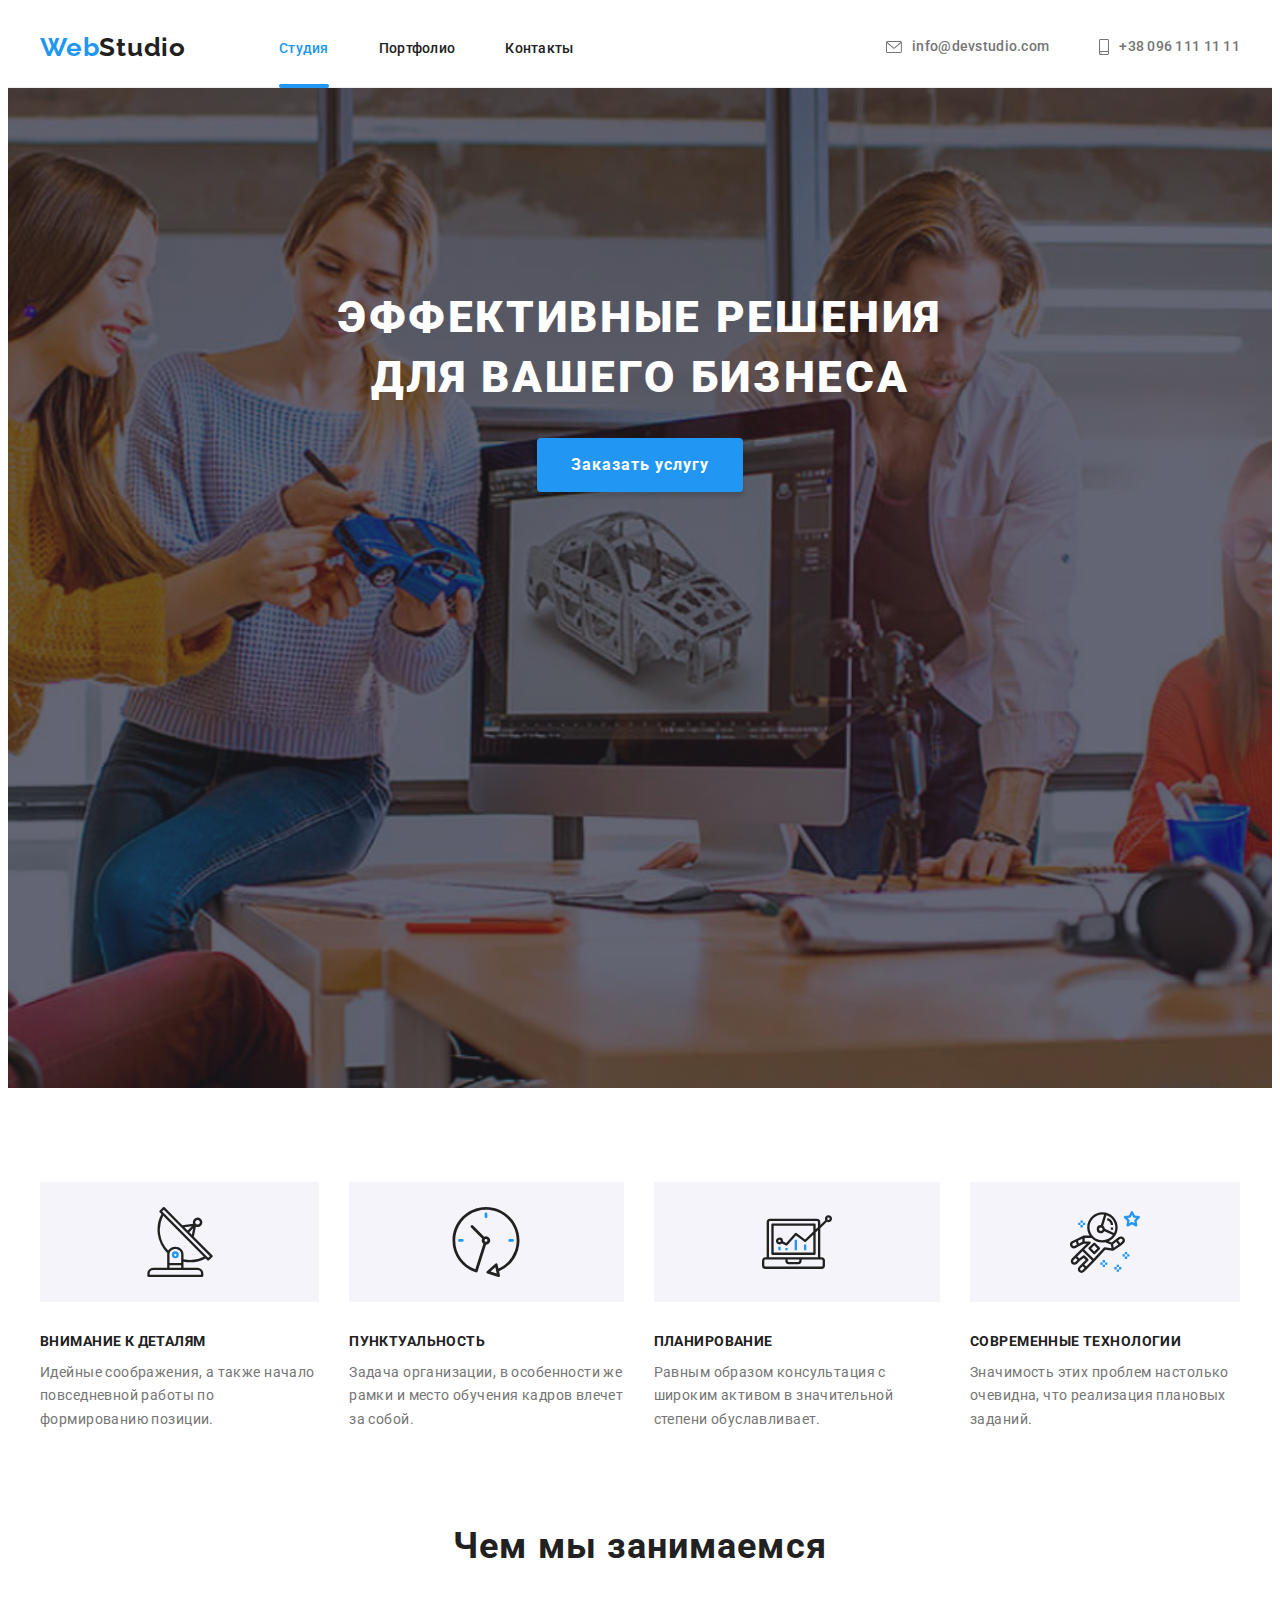
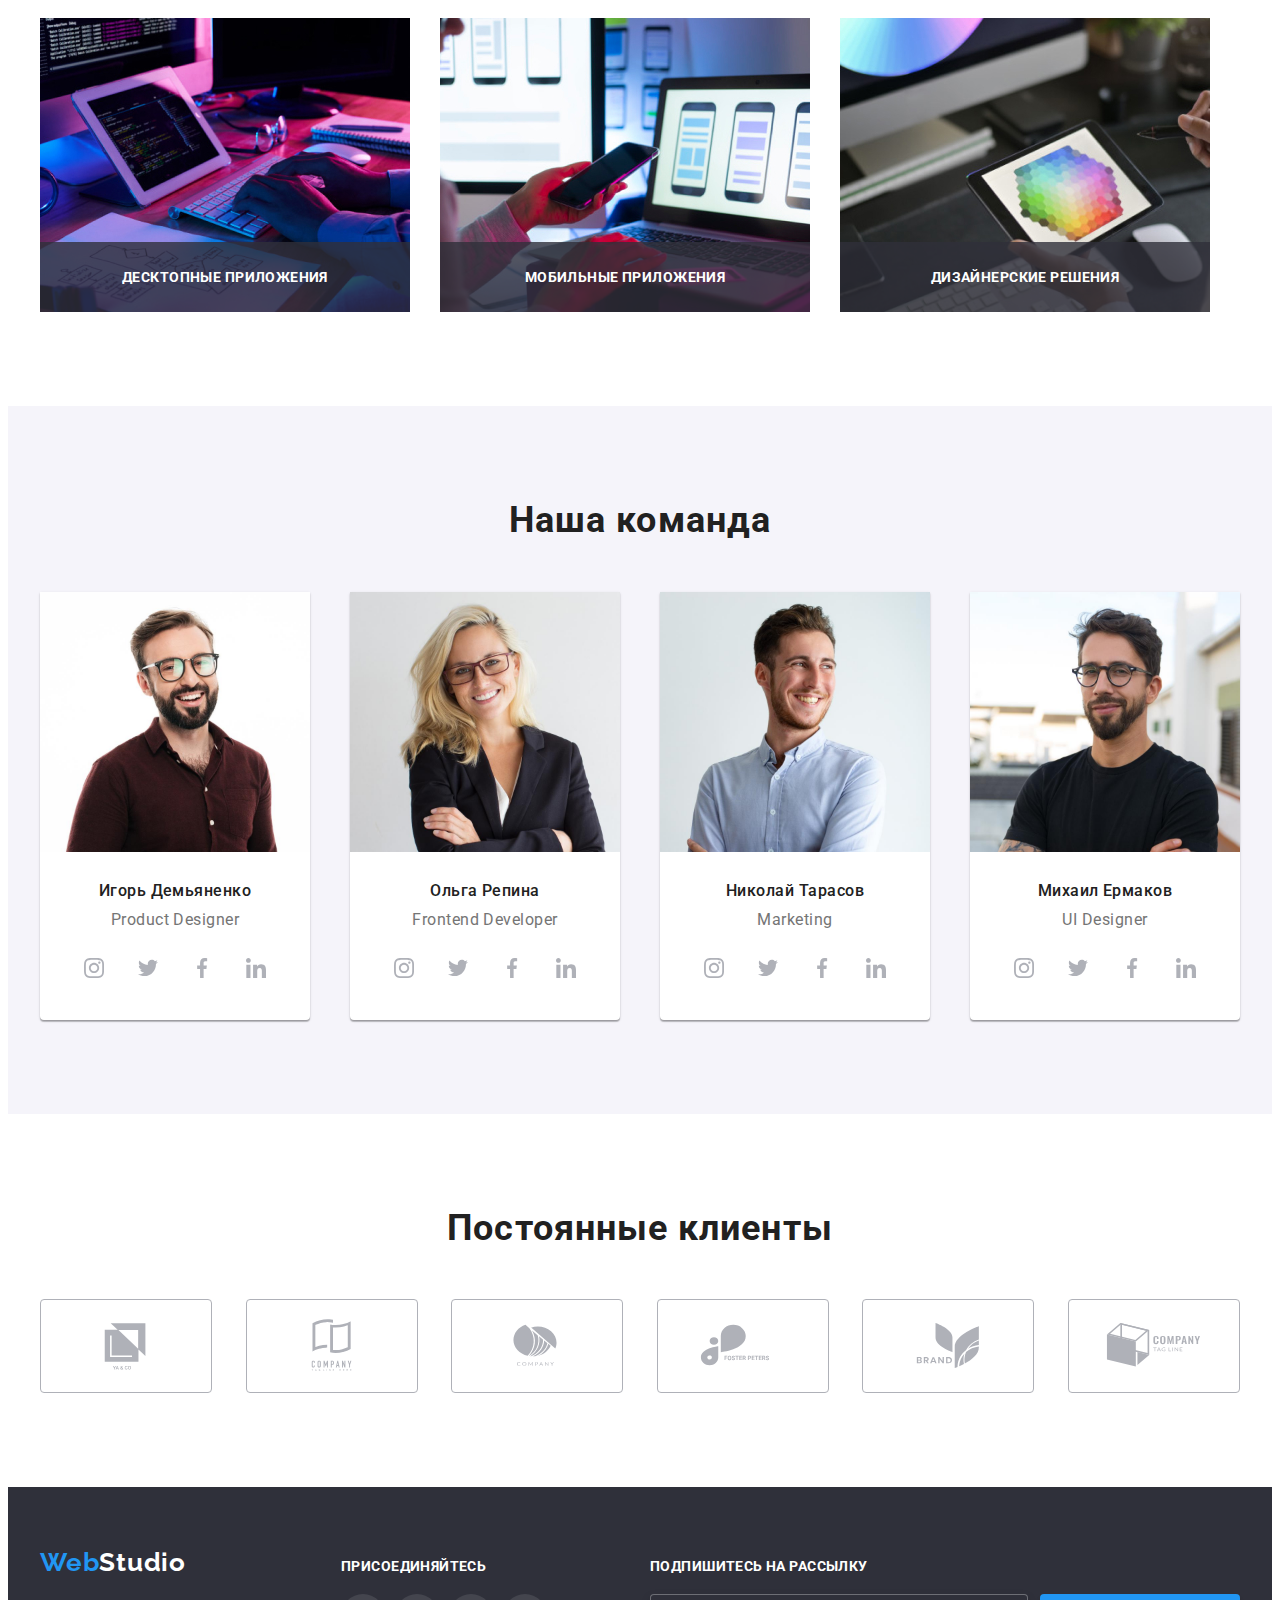
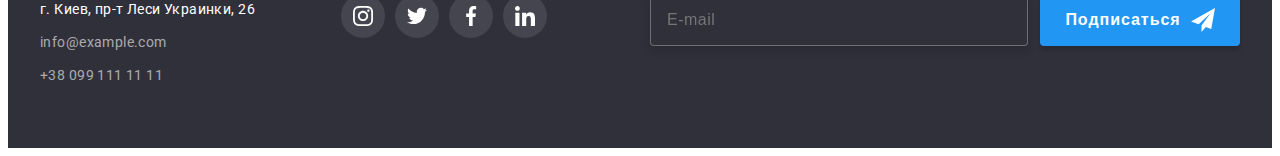
==== commit 07f6eee1: "add components" ====
--- a/index.html
+++ b/index.html
@@ -18,8 +18,7 @@
       crossorigin="anonymous"
       referrerpolicy="no-referrer"
     />
-    <link rel="stylesheet" href="./css/styles.css" />
-    <link rel="stylesheet" href="./css/main.min.css" />
+        <link rel="stylesheet" href="./css/main.min.css" />
   </head>
   <body>
     <!--Шапка-->
--- a/css/main.min.css
+++ b/css/main.min.css
@@ -1 +1 @@
-.header{padding-top:24px;padding-bottom:24px;border-bottom-width:1px;border-bottom-style:solid;border-bottom-color:#ececec}.nav{display:flex;align-items:center}.logo{font-family:"Raleway",sans-serif;font-weight:700;font-size:26px;line-height:1.19;letter-spacing:.03em;color:var(--first-color)}.nav__logo--end{color:var(--accent-color)}.list{list-style:none}.link{text-decoration:none}.header__content{display:flex;align-items:center}.nav-list{display:flex;margin-left:93px;color:var(--first-color)}.nav-list__item:not(:last-child){margin-right:50px}.nav-list__link{padding-top:32px;padding-bottom:32px;color:var(--first-color);transition-property:color;transition-duration:250ms;transition-timing-function:cubic-bezier(0.4, 0, 0.2, 1)}.nav-list__link,.contacts-list{font-weight:500;font-size:14px;line-height:1.14;letter-spacing:.02em}.nav-list__item{position:relative}.nav-list__link.current::after{content:"";height:4px;width:100%;background-color:var(--accent-color);border-radius:2px;position:absolute;bottom:-31px;left:0}.current{color:var(--accent-color)}.nav-list__link:hover,.nav-list__link:focus,.nav-list__link:active{color:var(--accent-color)}.contacts-list{display:flex;margin-left:auto}.contacts-list__item:not(:last-child){margin-right:50px}.contacts-list__link{color:var(--second-color);transition-property:color;transition-duration:250ms;transition-timing-function:cubic-bezier(0.4, 0, 0.2, 1)}.contacts-list__link:hover,.contacts-list__link:focus,.contacts-list__link:active{color:var(--accent-color)}.contacts-list__icon--mail{fill:var(--second-color);margin-right:10px;transition-property:fill;transition-duration:250ms;transition-timing-function:cubic-bezier(0.4, 0, 0.2, 1)}.contacts-list__link:hover .contacts-list__icon--mail,.contacts-list__link:focus .contacts-list__icon--mail{fill:var(--accent-color)}.contacts-list__link:hover .contacts-list__icon--tel,.contacts-list__link:focus .contacts-list__icon--tel{fill:var(--accent-color)}.contacts-list__icon--tel{fill:var(--second-color);margin-right:10px;transition-property:fill;transition-duration:250ms;transition-timing-function:cubic-bezier(0.4, 0, 0.2, 1)}.contacts-list .contacts-list__link{display:flex;align-items:center;justify-content:center}.hero{background-color:var(--fourth-background-color);padding-top:200px;padding-bottom:200px;background-image:linear-gradient(rgba(47, 48, 58, 0.4), rgba(47, 48, 58, 0.4)),url(../images/hero-bg.jpg);height:600px;max-width:1600px;background-repeat:no-repeat;background-position:center;background-size:cover;margin-right:auto;margin-left:auto}.hero__title{font-weight:900;font-size:44px;line-height:1.36;text-align:center;letter-spacing:.06em;text-transform:uppercase;color:var(--third-background-color);margin-bottom:30px;margin-left:auto;margin-right:auto;max-width:696px}.hero__button{font-family:inherit;font-weight:700;font-size:16px;line-height:1.88;display:flex;align-items:center;text-align:center;letter-spacing:.06em;color:var(--third-background-color);background-color:var(--accent-color);cursor:pointer;margin:0 auto;display:block;border-radius:4px;border-color:rgba(0,0,0,0);padding:10px 32px;box-shadow:0px 4px 4px rgba(0,0,0,.15)}.section{padding-top:94px;padding-bottom:94px}.section--feauters h2{display:none}.feauters-list{display:flex}.feauters-list__item:not(:last-child){margin-right:30px}.feauters-list__item{min-width:270px}.feauters-list__item::before{content:"";height:120px;background-position:center;background-repeat:no-repeat;display:block;background-color:var(--second-background-color);margin-bottom:30px}.feauters-list__item--antena::before{background-image:url(../images/antena.svg)}.feauters-list__item--clock::before{background-image:url(../images/clock.svg)}.feauters-list__item--diagram::before{background-image:url(../images/diagram.svg)}.feauters-list__item--astronaut::before{background-image:url(../images/astronaut.svg)}.feauters-list__title{font-weight:700;font-size:14px;line-height:1.33;letter-spacing:.03em;text-transform:uppercase;color:var(--first-color);margin-bottom:10px}.feauters-list__text{font-size:14px;line-height:1.71;letter-spacing:.03em;color:var(--second-color)}/*# sourceMappingURL=main.min.css.map */+:root{--first-color: #212121;--second-color: #757575;--first-background-color: #e5e5e5;--second-background-color: #f5f4fa;--third-background-color: #ffffff;--fourth-background-color: #2f303a;--accent-color: #2196f3;--second-accent: rgba(255, 255, 255, 0.6)}p,h1,h2,h3,h4,h5,h6{margin:0}ul,ol{margin:0;padding-left:0}body{font-family:"Roboto",sans-serif;color:var(--first-color);background-color:var(--third-background-color)}.container{width:1200px;margin:0 auto;padding-left:15px;padding-right:15px}img{display:block;min-width:100%;height:auto}.header{padding-top:24px;padding-bottom:24px;border-bottom-width:1px;border-bottom-style:solid;border-bottom-color:#ececec}.nav{display:flex;align-items:center}.logo{font-family:"Raleway",sans-serif;font-weight:700;font-size:26px;line-height:1.19;letter-spacing:.03em;color:var(--first-color)}.nav__logo--end{color:var(--accent-color)}.list{list-style:none}.link{text-decoration:none}.header__content{display:flex;align-items:center}.nav-list{display:flex;margin-left:93px;color:var(--first-color)}.nav-list__item:not(:last-child){margin-right:50px}.nav-list__link{padding-top:32px;padding-bottom:32px;color:var(--first-color);transition-property:color;transition-duration:250ms;transition-timing-function:cubic-bezier(0.4, 0, 0.2, 1)}.nav-list__link,.contacts-list{font-weight:500;font-size:14px;line-height:1.14;letter-spacing:.02em}.nav-list__item{position:relative}.nav-list__link.current::after{content:"";height:4px;width:100%;background-color:var(--accent-color);border-radius:2px;position:absolute;bottom:-31px;left:0}.current{color:var(--accent-color)}.nav-list__link:hover,.nav-list__link:focus,.nav-list__link:active{color:var(--accent-color)}.contacts-list{display:flex;margin-left:auto}.contacts-list__item:not(:last-child){margin-right:50px}.contacts-list__link{color:var(--second-color);transition-property:color;transition-duration:250ms;transition-timing-function:cubic-bezier(0.4, 0, 0.2, 1)}.contacts-list__link:hover,.contacts-list__link:focus,.contacts-list__link:active{color:var(--accent-color)}.contacts-list__icon--mail{fill:var(--second-color);margin-right:10px;transition-property:fill;transition-duration:250ms;transition-timing-function:cubic-bezier(0.4, 0, 0.2, 1)}.contacts-list__link:hover .contacts-list__icon--mail,.contacts-list__link:focus .contacts-list__icon--mail{fill:var(--accent-color)}.contacts-list__link:hover .contacts-list__icon--tel,.contacts-list__link:focus .contacts-list__icon--tel{fill:var(--accent-color)}.contacts-list__icon--tel{fill:var(--second-color);margin-right:10px;transition-property:fill;transition-duration:250ms;transition-timing-function:cubic-bezier(0.4, 0, 0.2, 1)}.contacts-list .contacts-list__link{display:flex;align-items:center;justify-content:center}.hero{background-color:var(--fourth-background-color);padding-top:200px;padding-bottom:200px;background-image:linear-gradient(rgba(47, 48, 58, 0.4), rgba(47, 48, 58, 0.4)),url(../images/hero-bg.jpg);height:600px;max-width:1600px;background-repeat:no-repeat;background-position:center;background-size:cover;margin-right:auto;margin-left:auto}.hero__title{font-weight:900;font-size:44px;line-height:1.36;text-align:center;letter-spacing:.06em;text-transform:uppercase;color:var(--third-background-color);margin-bottom:30px;margin-left:auto;margin-right:auto;max-width:696px}.hero__button{font-family:inherit;font-weight:700;font-size:16px;line-height:1.88;display:flex;align-items:center;text-align:center;letter-spacing:.06em;color:var(--third-background-color);background-color:var(--accent-color);cursor:pointer;margin:0 auto;display:block;border-radius:4px;border-color:rgba(0,0,0,0);padding:10px 32px;box-shadow:0px 4px 4px rgba(0,0,0,.15)}.section{padding-top:94px;padding-bottom:94px}.section--feauters h2{display:none}.feauters-list{display:flex}.feauters-list__item:not(:last-child){margin-right:30px}.feauters-list__item{min-width:270px}.feauters-list__item::before{content:"";height:120px;background-position:center;background-repeat:no-repeat;display:block;background-color:var(--second-background-color);margin-bottom:30px}.feauters-list__item--antena::before{background-image:url(../images/antena.svg)}.feauters-list__item--clock::before{background-image:url(../images/clock.svg)}.feauters-list__item--diagram::before{background-image:url(../images/diagram.svg)}.feauters-list__item--astronaut::before{background-image:url(../images/astronaut.svg)}.feauters-list__title{font-weight:700;font-size:14px;line-height:1.33;letter-spacing:.03em;text-transform:uppercase;color:var(--first-color);margin-bottom:10px}.feauters-list__text{font-size:14px;line-height:1.71;letter-spacing:.03em;color:var(--second-color)}.section-about{padding-top:0}.section-about__title{color:var(--first-color);margin-bottom:50px;margin-right:auto;margin-left:auto}.about-list{display:flex}.about-list__item:not(:last-child){margin-right:30px}.about-list__item{position:relative}.about-list__img{display:block}.about-list__text{height:70px;width:100%;position:absolute;bottom:0;display:flex;align-items:center;justify-content:center;font-weight:700;font-size:14px;line-height:16px;text-align:center;letter-spacing:.03em;text-transform:uppercase;color:var(--third-background-color);background-color:rgba(47,48,58,.8)}.section-about__title,.section-team__title,.section-clients__title{font-weight:700;font-size:36px;line-height:1.16;text-align:center;letter-spacing:.03em}.section-team{background-color:var(--second-background-color)}.section-team__title{margin-right:auto;margin-left:auto;color:var(--first-color);margin-bottom:50px}.team-list{display:flex;justify-content:space-between}.team-list__item{box-shadow:0px 1px 3px rgba(0,0,0,.12),0px 1px 1px rgba(0,0,0,.14),0px 2px 1px rgba(0,0,0,.2);border-radius:0px 0px 4px 4px;background-color:var(--third-background-color)}.team-list__img{display:block}.team-list__wrap{padding-top:30px;padding-bottom:30px}.team-list__name{font-weight:500;font-size:16px;line-height:1.18;text-align:center;letter-spacing:.03em;color:var(--first-color);margin-bottom:10px}.team-list__proffession{font-size:16px;line-height:1.18;text-align:center;letter-spacing:.03em;color:var(--second-color);margin-bottom:16px}.soc-list{display:flex;justify-content:center}.soc-item{width:44px;height:44px;margin-right:10px}.soc-item:last-child{margin-right:0}.soc-link{width:100%;height:100%;border-radius:50%;display:flex;align-items:center;justify-content:center;transition-property:background-color;transition-duration:250ms;transition-timing-function:cubic-bezier(0.4, 0, 0.2, 1)}.soc-link:hover,.soc-link:focus{background-color:var(--accent-color)}.soc-icon{width:20px;height:20px;fill:#afb1b8;transition-property:fill;transition-duration:250ms;transition-timing-function:cubic-bezier(0.4, 0, 0.2, 1)}.soc-link:hover .soc-icon,.soc-link:focus .soc-icon{fill:var(--third-background-color)}.section-clients{color:var(--first-color)}.section-clients__title{margin-bottom:50px}.clients-list{display:flex;align-items:center;justify-content:space-between}.clients-list__link{width:170px;height:92px;display:flex;align-items:center;justify-content:center;color:#afb1b8;border:1px solid #afb1b8;border-radius:4px;transition-property:color,border-color;transition-duration:250ms;transition-timing-function:cubic-bezier(0.4, 0, 0.2, 1)}.clients-list__icon{fill:currentColor}.clients-list__link:hover,.clients-list__link:focus{color:var(--accent-color);border-color:var(--accent-color)}.footer{background-color:var(--fourth-background-color);padding-top:60px;padding-bottom:60px}.footer-wrap{display:flex;align-items:baseline}.footer-wrap__address{margin-right:70px;min-width:231px}.footer-logo{font-family:"Raleway",sans-serif;font-weight:700;font-size:26px;line-height:1.19;letter-spacing:.03em;color:var(--third-background-color);margin-bottom:20px;display:inline-block}.footer-logo--end{color:var(--accent-color)}.address-list__map{font-style:normal;font-weight:400;font-size:14px;line-height:1.71;letter-spacing:.03em;color:var(--third-background-color);margin-bottom:9px;display:inline-block}.address-list__contacts{font-style:normal;font-weight:400;font-size:14px;line-height:1.71;letter-spacing:.03em;color:var(--second-accent);display:inline-block;transition-property:color;transition-duration:250ms;transition-timing-function:cubic-bezier(0.4, 0, 0.2, 1)}.address-list__contacts--mail{margin-bottom:9px}.address-list__contacts:hover,.address-list__contacts:focus,.address-list__contacts:active{color:var(--accent-color)}.footer-soc__title{margin-bottom:20px;font-weight:700;font-size:14px;line-height:16px;letter-spacing:.03em;text-transform:uppercase;color:#fff}.footer-soc__list{display:flex;justify-content:center}.footer-soc__item{width:44px;height:44px;text-align:center;justify-content:center;margin-right:10px}.footer-soc__item:last-child{margin-right:0}.footer-soc__link{width:100%;height:100%;display:flex;background-color:rgba(255,255,255,.1);align-items:center;justify-content:center;border-radius:50%;color:var(--third-background-color);transition-property:background-color;transition-duration:250ms;transition-timing-function:cubic-bezier(0.4, 0, 0.2, 1)}.footer-soc__icon{fill:currentColor}.footer-soc__link:hover,.footer-soc__link:focus{background-color:var(--accent-color)}.footer-sign{margin-left:auto}.footer-sign__title{font-weight:700;font-size:14px;line-height:16px;letter-spacing:.03em;text-transform:uppercase;color:var(--third-background-color);margin-bottom:20px}.footer-form{display:flex}.footer-form__input{font-weight:400;font-size:16px;line-height:1.25;letter-spacing:.03em;color:rgba(255,255,255,.6);width:358px;border:1px solid rgba(255,255,255,.3);filter:drop-shadow(0px 4px 4px rgba(0, 0, 0, 0.15));border-radius:4px;background-color:var(--fourth-background-color);margin-right:12px;padding-left:16px;padding-top:15px;padding-bottom:15px}.button-sign{display:flex;align-items:center;justify-content:center;width:200px;font-weight:700;font-size:16px;line-height:1.88;background-color:var(--accent-color);letter-spacing:.06em;color:var(--third-background-color);box-shadow:0px 4px 4px rgba(0,0,0,.15);border-radius:4px;border-color:rgba(0,0,0,0)}.button-sign__icon{margin-left:10px;fill:var(--third-background-color)}.backdrop{height:100vh;width:100%;background-color:rgba(0,0,0,.2);position:fixed;top:0;transition:opacity 300ms,visibility 300ms}.modal{position:absolute;background-color:var(--third-background-color);width:528px;top:50%;left:50%;transform:translate(-50%, -50%) scale(1);transition:transform 300ms;box-shadow:0px 1px 3px rgba(0,0,0,.12),0px 1px 1px rgba(0,0,0,.14),0px 2px 1px rgba(0,0,0,.2);border-radius:4px}.backdrop.is-hidden .modal{transform:translate(-50%, -50%) scale(0)}.is-hidden{visibility:hidden;opacity:0;pointer-events:none}.button-close{width:30px;height:30px;display:flex;align-items:center;position:absolute;right:8px;top:8px;background-color:var(--third-background-color);border:1px solid rgba(0,0,0,.1);border-radius:50%;transition-property:fill;transition-duration:250ms;transition-timing-function:cubic-bezier(0.4, 0, 0.2, 1)}.button-close:hover,.button-close:focus{fill:var(--accent-color)}.modal{padding:40px}.modal__title{display:flex;justify-content:center;font-weight:700;font-size:20px;line-height:1.15;letter-spacing:.03em;color:var(--first-color);margin-bottom:12px}.modal-form__label{display:inline-block;font-weight:400;font-size:12px;line-height:1.17;letter-spacing:.01em;color:var(--second-color);margin-bottom:4px}.modal-form__input--wrap{position:relative}.modal-form__input{display:block;width:100%;height:40px;padding-left:42px;margin-bottom:10px;border:1px solid rgba(33,33,33,.2);border-radius:4px;outline:none}.modal-form__input--icon{position:absolute;top:11px;left:12px}.modal-form__input:focus-within{border-color:var(--accent-color)}.modal-form__input:focus-within+span{fill:var(--accent-color)}.modal-form__area{display:block;width:100%;height:100%;font-weight:400;font-size:14px;line-height:1.17;letter-spacing:.01em;color:rgba(117,117,117,.5);margin-bottom:20px;outline:none;border:1px solid rgba(33,33,33,.2);border-radius:4px;padding:12px 16px;resize:none}.modal-form__area:focus-within{border-color:var(--accent-color)}.checkbox{display:flex;align-items:center;justify-content:center;margin-top:20px}.checkbox__input{-webkit-appearance:none;-moz-appearance:none;appearance:none}.checkbox__icon{display:inline-block;width:16px;height:15px;margin-right:7px;border:2px solid var(--first-color);border-radius:2px;background-color:var(--third-background-color)}.checkbox__input:checked+.checkbox__icon{background-color:#2196f3;border-color:#2196f3;background-image:url(../images/icon-check.svg);background-size:contain;background-repeat:no-repeat;background-position:center;background-origin:border-box}.checkbox__label{font-weight:400;font-size:14px;line-height:1.71;letter-spacing:.03em;color:var(--second-color)}.checkbox__conditions{color:#2196f3}.button-submit{display:block;font-weight:700;font-size:16px;line-height:1.88;letter-spacing:.06em;color:#fff;background-color:var(--accent-color);box-shadow:0px 4px 4px rgba(0,0,0,.15);border-radius:4px;border-color:rgba(0,0,0,0);padding:10px 55px;margin-top:30px;margin-left:auto;margin-right:auto;transition-property:background-color;transition-duration:250ms;transition-timing-function:cubic-bezier(0.4, 0, 0.2, 1)}.button-submit:hover,.button-submit:focus{background-color:#188ce8}.portfolio h1{display:none}.filters{margin-bottom:50px;display:flex;justify-content:center}.filters .filters-item:not(:last-child){margin-right:8px}.portfolio-btn{font-family:inherit;font-weight:500;font-size:16px;line-height:1.62;text-align:center;letter-spacing:.03em;background-color:var(--second-background-color);color:var(--first-color);cursor:pointer;box-shadow:none;padding:6px 22px;border-radius:4px;border-color:rgba(0,0,0,0);transition-property:background-color,color,box-shadow;transition-duration:250ms;transition-timing-function:cubic-bezier(0.4, 0, 0.2, 1)}.portfolio-btn:hover,.portfolio-btn:focus{background-color:var(--accent-color);color:var(--third-background-color);box-shadow:0px 3px 1px rgba(0,0,0,.1),0px 1px 2px rgba(0,0,0,.08),0px 2px 2px rgba(0,0,0,.12)}.portfolio-card{padding:20px 24px;border:1px solid #eee;border-top:none}.portfolio-title{font-weight:700;font-size:18px;line-height:2;letter-spacing:.06em;color:var(--first-color);margin-bottom:4px}.portfolio-text{font-weight:400;font-size:16px;line-height:1.88;letter-spacing:.03em;color:var(--second-color)}.portfolio-list{display:flex;flex-wrap:wrap}.portfolio-item{background-color:var(--third-background-color)}.portfolio-list .portfolio-item{width:calc((100% - 60px)/3);margin-right:30px;margin-bottom:30px}.portfolio-list .portfolio-item:nth-child(3n){margin-right:0}.portfolio-list .portfolio-item:nth-last-child(-n+3){margin-bottom:0}.portfolio-link{display:block;box-shadow:none;transition-property:box-shadow;transition-duration:250ms;transition-timing-function:cubic-bezier(0.4, 0, 0.2, 1)}.portfolio-link:hover,.portfolio-link:focus{box-shadow:0px 1px 1px rgba(0,0,0,.12),0px 4px 4px rgba(0,0,0,.06),1px 4px 6px rgba(0,0,0,.16)}.portfolio-overlay{position:relative;overflow:hidden}.portfolio-overlay-text{position:absolute;height:100%;background-color:rgba(33,150,243,.9);font-weight:400;font-size:18px;line-height:1.56;letter-spacing:.03em;color:#fff;padding:63px 24px;top:0;transform:translateY(100%);transition:transform 250ms}.portfolio-item:hover .portfolio-overlay-text{transform:translateY(0)}/*# sourceMappingURL=main.min.css.map */